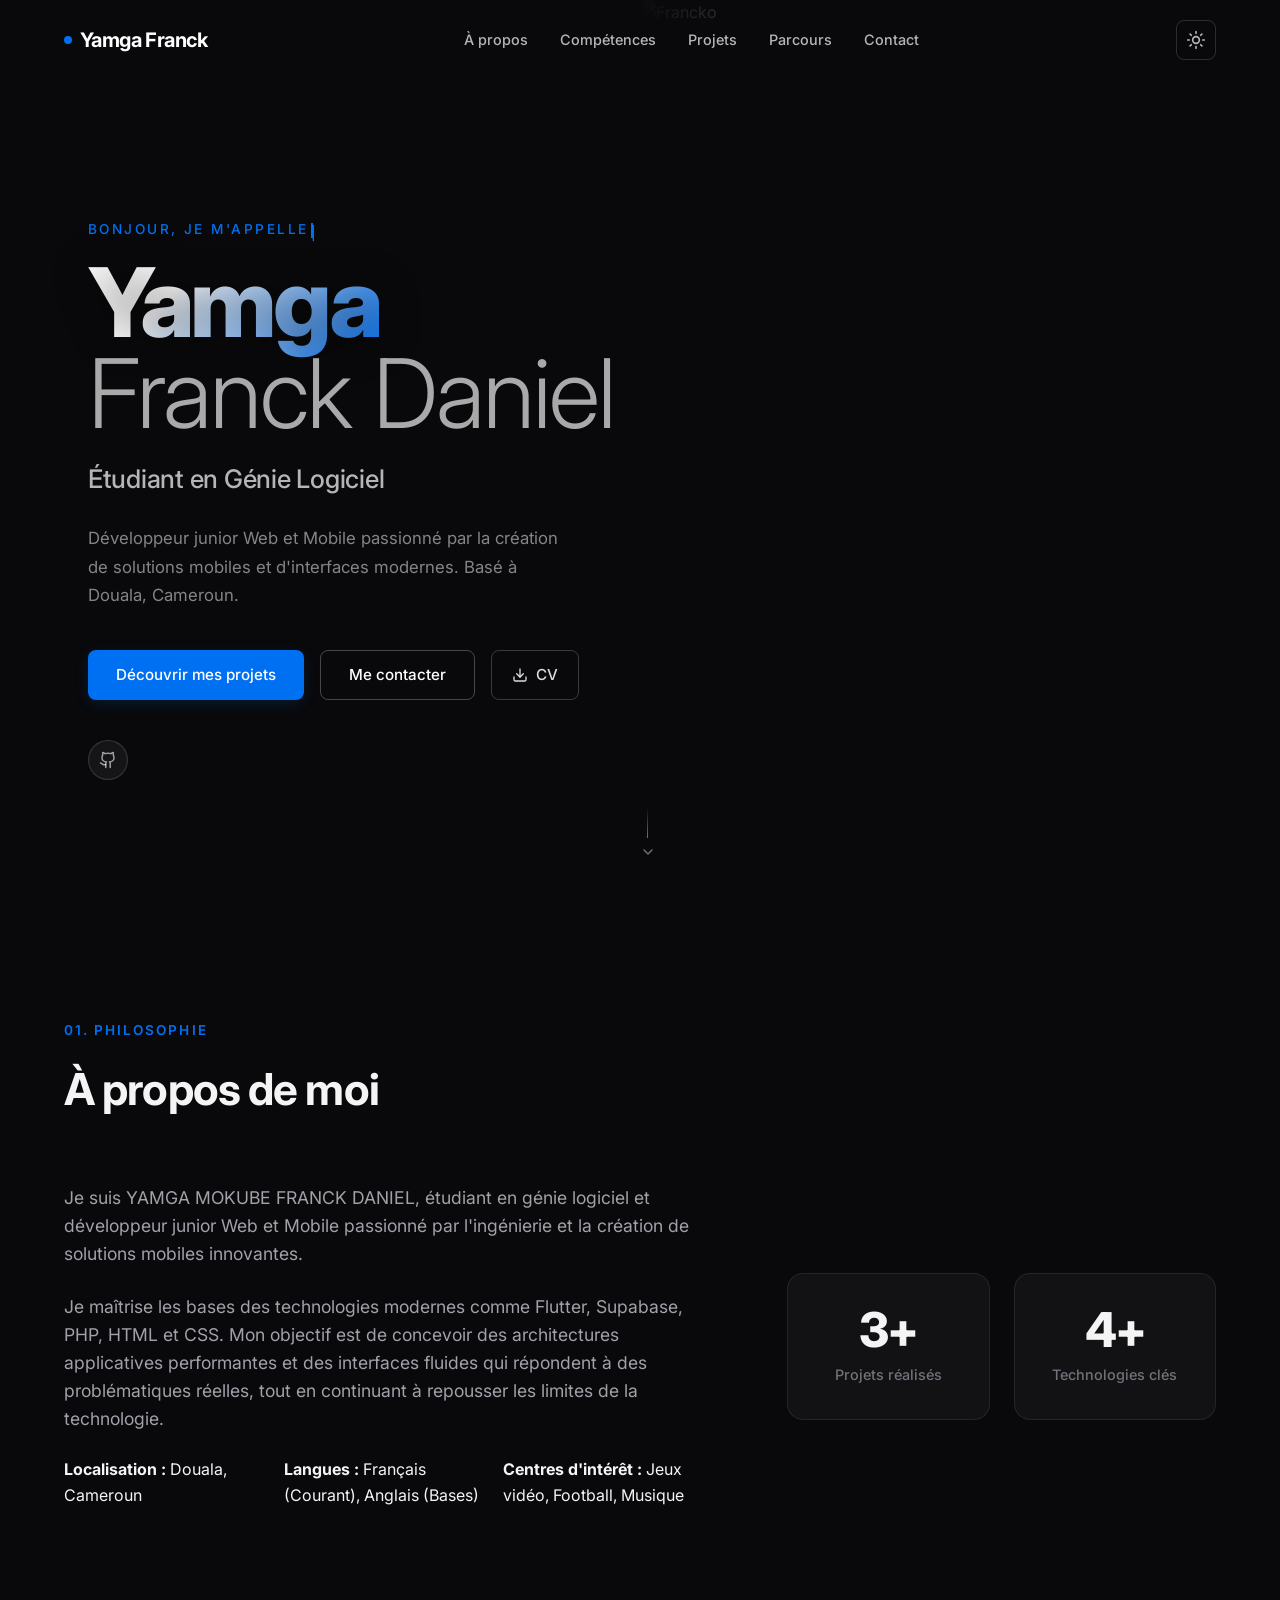
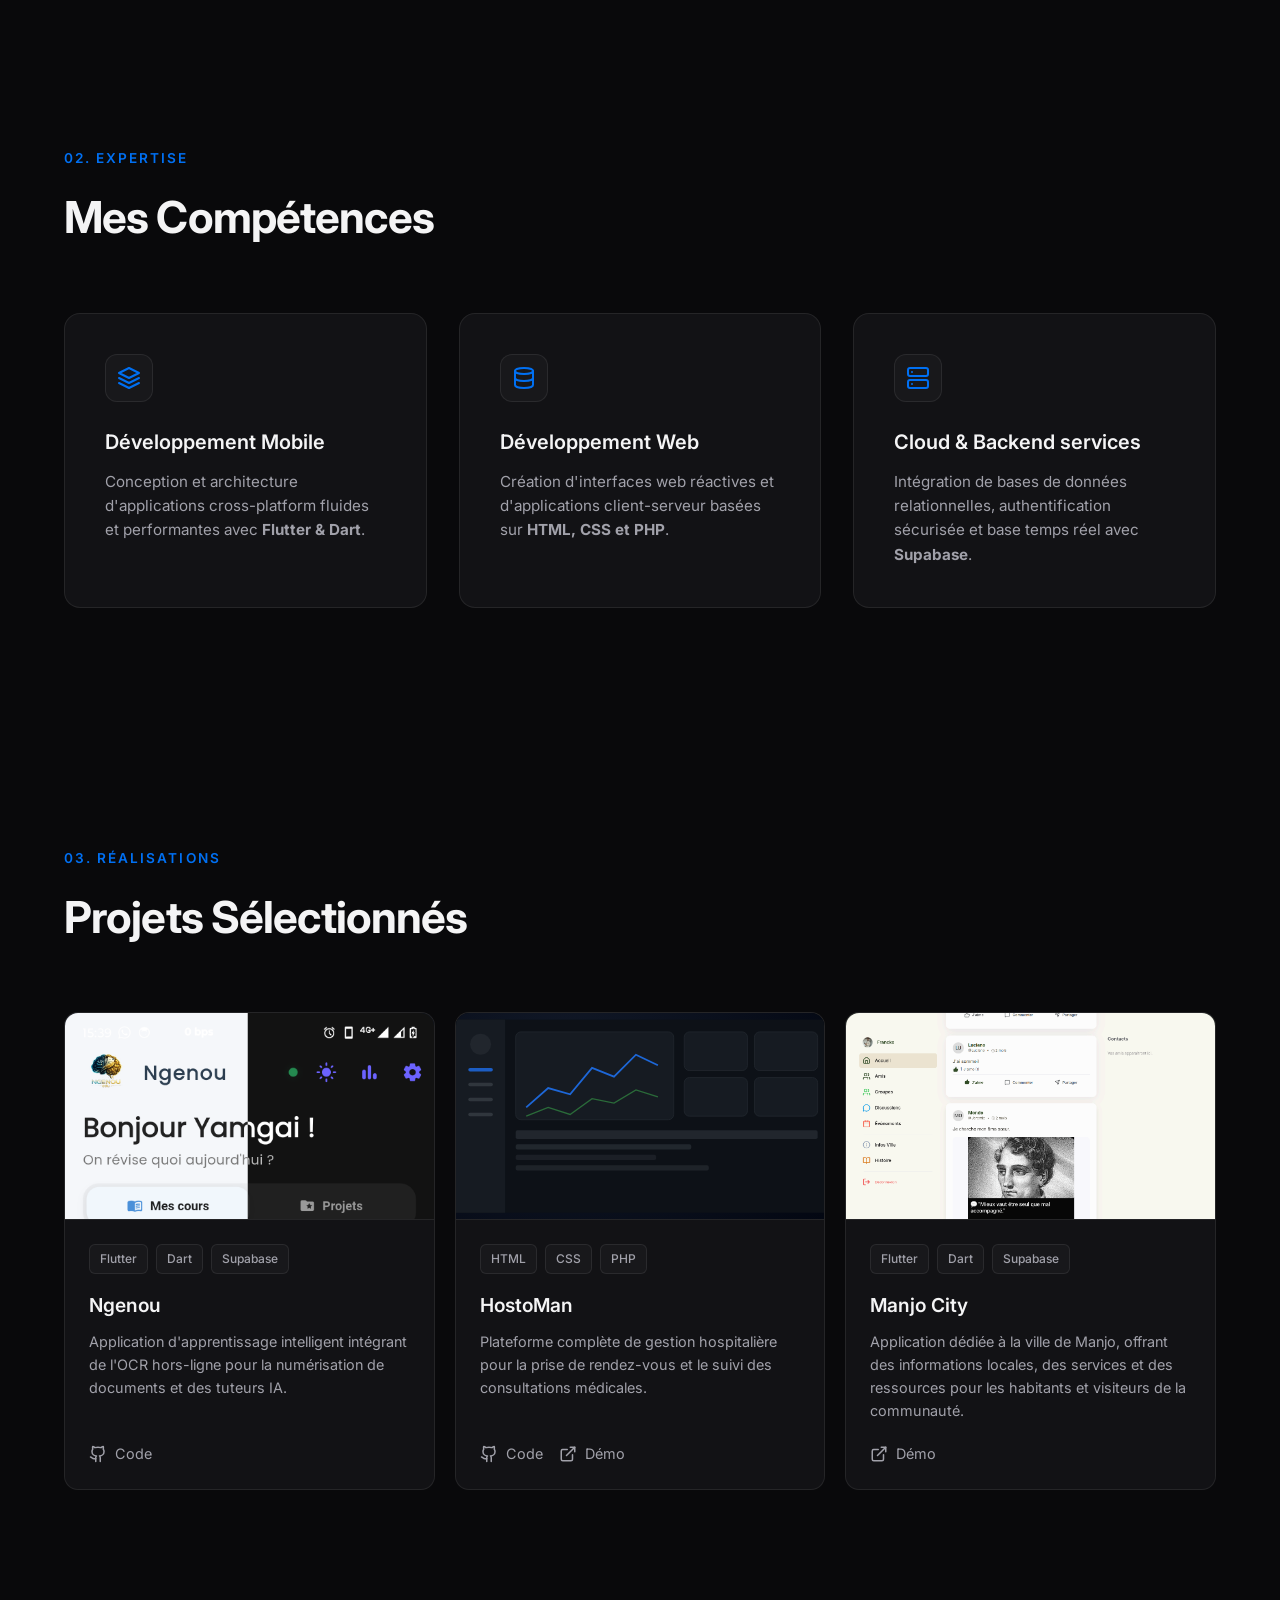
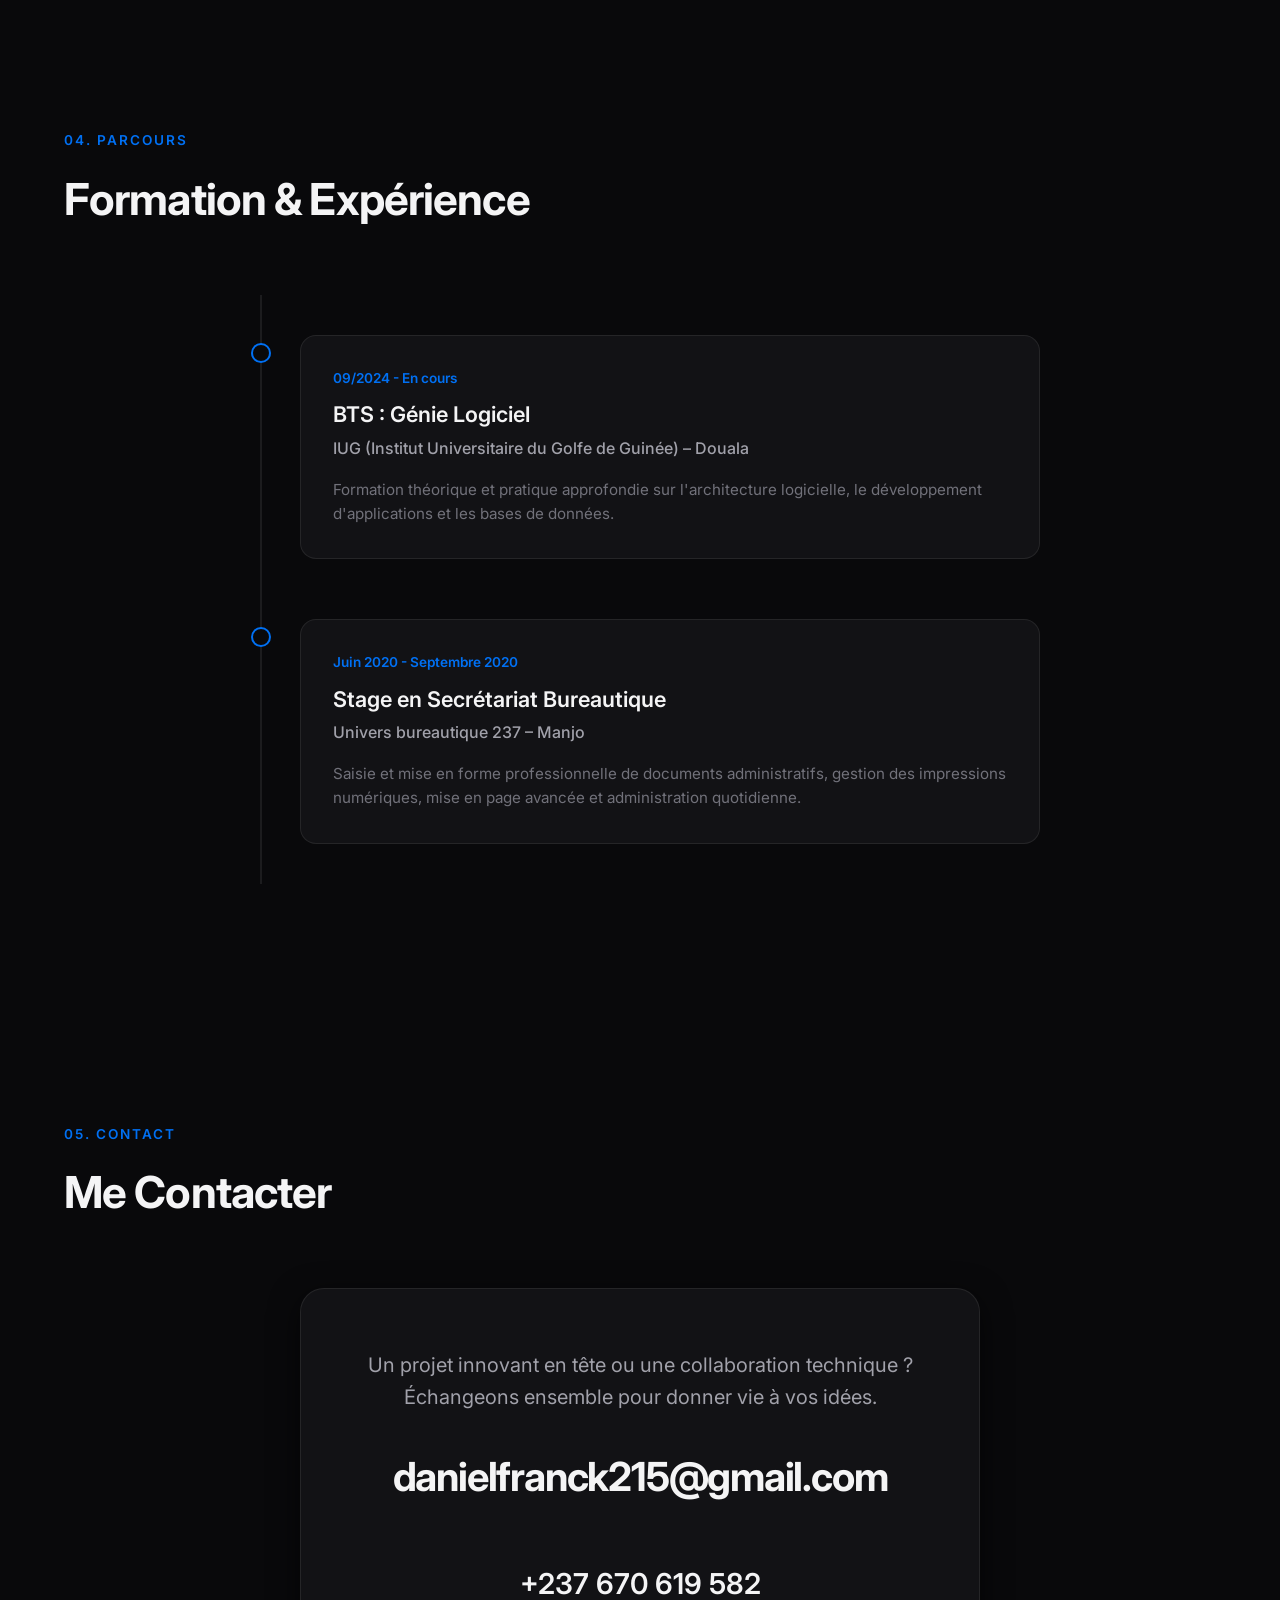
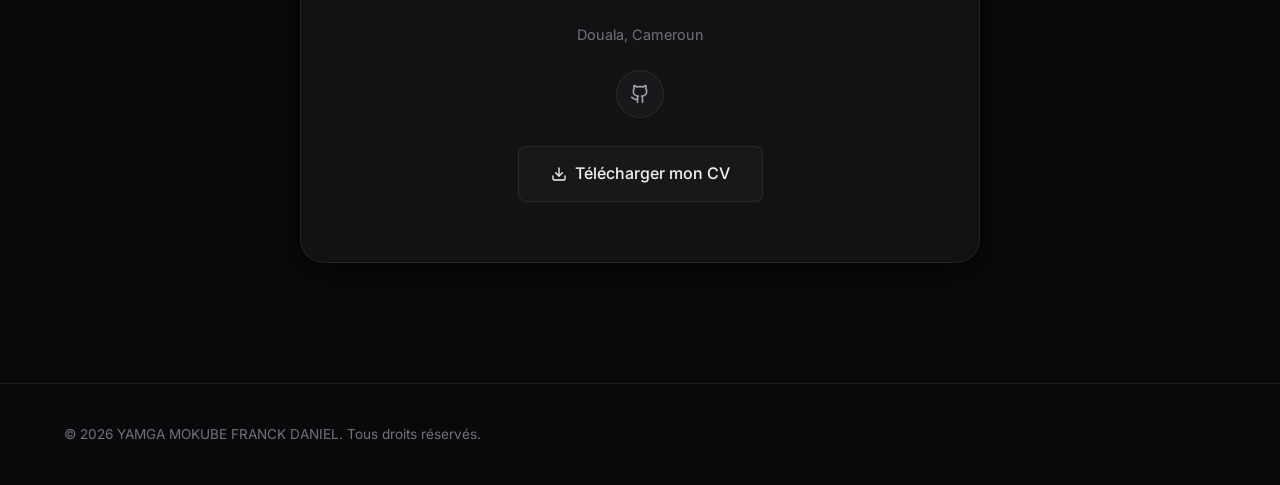
==== index.html @ 2d86e9c5 "Initial commit — Portfolio Yamga Franck Daniel" ====
<!DOCTYPE html>
<html lang="fr" data-theme="dark">

<head>
    <meta charset="UTF-8">
    <meta name="viewport" content="width=device-width, initial-scale=1.0">
    <!-- Title -->
    <title>YAMGA MOKUBE FRANCK DANIEL | Étudiant Génie Logiciel & Développeur Mobile</title>
    <meta name="description"
        content="Portfolio de YAMGA MOKUBE FRANCK DANIEL, étudiant en génie logiciel et développeur junior Web et Mobile à Douala, Cameroun.">
    <!-- Google Fonts: Inter -->
    <link rel="preconnect" href="https://fonts.googleapis.com">
    <link rel="preconnect" href="https://fonts.gstatic.com" crossorigin>
    <link href="https://fonts.googleapis.com/css2?family=Inter:wght@300;400;500;600;700;800&display=swap"
        rel="stylesheet">
    <link rel="stylesheet" href="style.css">
    <!-- Favicon -->
    <link rel="icon" type="image/png" href="assets/favicon.png">
    <link rel="apple-touch-icon" href="assets/favicon.png">
</head>

<body>
    <!-- Navbar -->
    <header class="navbar" id="navbar">
        <div class="nav-container">
            <a href="#" class="logo" id="nav-logo">
                <span class="logo-dot"></span>Yamga Franck
            </a>

            <nav class="nav-menu" id="nav-menu">
                <a href="#about" class="nav-link">À propos</a>
                <a href="#skills" class="nav-link">Compétences</a>
                <a href="#projects" class="nav-link">Projets</a>
                <a href="#experience" class="nav-link">Parcours</a>
                <a href="#contact" class="nav-link">Contact</a>
            </nav>

            <div class="nav-actions">
                <!-- Theme Toggle Button -->
                <button class="theme-toggle" id="theme-toggle" aria-label="Changer de thème">
                    <svg class="sun-icon" viewBox="0 0 24 24" fill="none" stroke="currentColor" stroke-width="2"
                        stroke-linecap="round" stroke-linejoin="round">
                        <circle cx="12" cy="12" r="4"></circle>
                        <path
                            d="M12 2v2M12 20v2M4.93 4.93l1.41 1.41M17.66 17.66l1.41 1.41M2 12h2M20 12h2M6.34 17.66l-1.41 1.41M19.07 4.93l-1.41 1.41">
                        </path>
                    </svg>
                    <svg class="moon-icon" viewBox="0 0 24 24" fill="none" stroke="currentColor" stroke-width="2"
                        stroke-linecap="round" stroke-linejoin="round">
                        <path d="M12 3a6 6 0 0 0 9 9 9 9 0 1 1-9-9Z"></path>
                    </svg>
                </button>
            </div>
        </div>
    </header>

    <!-- Hero Section -->
    <section class="hero" id="hero">
        <!-- Full background photo -->
        <div class="hero-bg">
            <img src="avatar.jpg" alt="Francko" class="hero-bg-img">
            <div class="hero-bg-overlay"></div>
        </div>

        <!-- Text content on top -->
        <div class="hero-container">
            <div class="hero-content">
                <!-- Typewriter greeting -->
                <p class="hero-eyebrow fade-in">
                    <span id="typewriter-text"></span><span class="typewriter-cursor">|</span>
                </p>
                <h1 class="hero-title fade-in">
                    <span class="hero-name-first">Yamga</span>
                    <span class="hero-name-second">Franck Daniel</span>
                </h1>
                <h2 class="hero-subtitle fade-in">Étudiant en Génie Logiciel</h2>
                <p class="hero-description fade-in">
                    Développeur junior Web et Mobile passionné par la création de solutions mobiles et d'interfaces
                    modernes. Basé à Douala, Cameroun.
                </p>
                <div class="hero-buttons fade-in">
                    <a href="#projects" class="btn btn-primary">Découvrir mes projets</a>
                    <a href="#contact" class="btn btn-secondary">Me contacter</a>
                    <a href="assets/cv.html" target="_blank" rel="noopener" class="btn btn-cv" aria-label="Télécharger mon CV">
                        <svg viewBox="0 0 24 24" fill="none" stroke="currentColor" stroke-width="2" stroke-linecap="round" stroke-linejoin="round" width="16" height="16">
                            <path d="M21 15v4a2 2 0 0 1-2 2H5a2 2 0 0 1-2-2v-4"></path>
                            <polyline points="7 10 12 15 17 10"></polyline>
                            <line x1="12" y1="15" x2="12" y2="3"></line>
                        </svg>
                        CV
                    </a>
                </div>
                <div class="hero-socials fade-in">
                    <a href="https://github.com/Francko0237" target="_blank" rel="noopener" aria-label="GitHub"
                        class="hero-social-link">
                        <svg viewBox="0 0 24 24" fill="none" stroke="currentColor" stroke-width="2"
                            stroke-linecap="round" stroke-linejoin="round">
                            <path
                                d="M15 22v-4a4.8 4.8 0 0 0-1-3.5c3 0 6-2 6-5.5.08-1.25-.27-2.48-1-3.5.28-1.15.28-2.35 0-3.5 0 0-1 0-3 1.5-2.64-.5-5.36-.5-8 0C6 2 5 2 5 2c-.3 1.15-.3 2.35 0 3.5A5.403 5.403 0 0 0 4 9c0 3.5 3 5.5 6 5.5-.39.49-.68 1.05-.85 1.65-.17.6-.22 1.23-.15 1.85v4">
                            </path>
                            <path d="M9 18c-4.51 2-5-2-7-2"></path>
                        </svg>
                    </a>
                </div>
            </div>
        </div>

        <!-- Scroll Indicator -->
        <a href="#about" class="scroll-indicator" aria-label="Défiler vers le bas">
            <span class="scroll-line"></span>
            <svg viewBox="0 0 24 24" fill="none" stroke="currentColor" stroke-width="2" stroke-linecap="round"
                stroke-linejoin="round">
                <polyline points="6 9 12 15 18 9"></polyline>
            </svg>
        </a>
    </section>

    <!-- About Section -->
    <section class="about section-padding" id="about">
        <div class="container">
            <div class="section-header">
                <span class="section-tag">01. Philosophie</span>
                <h2 class="section-title">À propos de moi</h2>
            </div>
            <div class="about-grid">
                <div class="about-text">
                    <p>
                        Je suis YAMGA MOKUBE FRANCK DANIEL, étudiant en génie logiciel et développeur junior Web et
                        Mobile passionné par l'ingénierie et la création de solutions mobiles innovantes.
                    </p>
                    <p>
                        Je maîtrise les bases des technologies modernes comme Flutter, Supabase, PHP, HTML et CSS.
                        Mon objectif est de concevoir des architectures applicatives performantes et des interfaces fluides qui répondent à des problématiques réelles, tout en continuant à repousser les limites de la technologie.
                    </p>
                    <div
                        style="margin-top: 24px; display: grid; grid-template-columns: repeat(auto-fit, minmax(200px, 1fr)); gap: 16px;">
                        <div><strong>Localisation :</strong> Douala, Cameroun</div>
                        <div><strong>Langues :</strong> Français (Courant), Anglais (Bases)</div>
                        <div><strong>Centres d'intérêt :</strong> Jeux vidéo, Football, Musique</div>
                    </div>
                </div>
                <div class="about-stats">
                    <div class="stat-card">
                        <span class="stat-number">3+</span>
                        <span class="stat-label">Projets réalisés</span>
                    </div>
                    <div class="stat-card">
                        <span class="stat-number">4+</span>
                        <span class="stat-label">Technologies clés</span>
                    </div>
                </div>
            </div>
        </div>
    </section>

    <!-- Skills Section -->
    <section class="skills section-padding" id="skills">
        <div class="container">
            <div class="section-header">
                <span class="section-tag">02. Expertise</span>
                <h2 class="section-title">Mes Compétences</h2>
            </div>
            <div class="skills-grid">
                <!-- Skill Card 1 -->
                <div class="skill-card">
                    <div class="skill-icon">
                        <svg viewBox="0 0 24 24" fill="none" stroke="currentColor" stroke-width="2"
                            stroke-linecap="round" stroke-linejoin="round">
                            <polygon points="12 2 2 7 12 12 22 7 12 2"></polygon>
                            <polyline points="2 17 12 22 22 17"></polyline>
                            <polyline points="2 12 12 17 22 12"></polyline>
                        </svg>
                    </div>
                    <h3>Développement Mobile</h3>
                    <p>Conception et architecture d'applications cross-platform fluides et performantes avec
                        <strong>Flutter & Dart</strong>.</p>
                </div>

                <!-- Skill Card 2 -->
                <div class="skill-card">
                    <div class="skill-icon">
                        <svg viewBox="0 0 24 24" fill="none" stroke="currentColor" stroke-width="2"
                            stroke-linecap="round" stroke-linejoin="round">
                            <ellipse cx="12" cy="5" rx="9" ry="3"></ellipse>
                            <path d="M3 5v14c0 1.66 4 3 9 3s9-1.34 9-3V5"></path>
                            <path d="M3 12c0 1.66 4 3 9 3s9-1.34 9-3"></path>
                        </svg>
                    </div>
                    <h3>Développement Web</h3>
                    <p>Création d'interfaces web réactives et d'applications client-serveur basées sur <strong>HTML, CSS
                            et PHP</strong>.</p>
                </div>

                <!-- Skill Card 3 -->
                <div class="skill-card">
                    <div class="skill-icon">
                        <svg viewBox="0 0 24 24" fill="none" stroke="currentColor" stroke-width="2"
                            stroke-linecap="round" stroke-linejoin="round">
                            <rect x="2" y="2" width="20" height="8" rx="2" ry="2"></rect>
                            <rect x="2" y="14" width="20" height="8" rx="2" ry="2"></rect>
                            <line x1="6" y1="6" x2="6.01" y2="6"></line>
                            <line x1="6" y1="18" x2="6.01" y2="18"></line>
                        </svg>
                    </div>
                    <h3>Cloud & Backend services</h3>
                    <p>Intégration de bases de données relationnelles, authentification sécurisée et base temps réel
                        avec <strong>Supabase</strong>.</p>
                </div>
            </div>
        </div>
    </section>

    <!-- Projects Section -->
    <section class="projects section-padding" id="projects">
        <div class="container">
            <div class="section-header">
                <span class="section-tag">03. Réalisations</span>
                <h2 class="section-title">Projets Sélectionnés</h2>
            </div>
            <div class="projects-grid">
                <div class="project-card">
                    <div class="project-image-container">
                        <div class="project-placeholder p1" data-images='["assets/ngenou-1.png","assets/ngenou-2.png"]'>
                            <img src="assets/ngenou-1.png" alt="Ngenou aperçu" class="proj-img" />
                            <img src="assets/ngenou-2.png" alt="Ngenou vue 2" class="proj-img-secondary" />
                            <button class="img-zoom-btn" aria-label="Voir en grand">
                                <svg viewBox="0 0 24 24" fill="none" stroke="currentColor" stroke-width="2" stroke-linecap="round" stroke-linejoin="round"><path d="M15 3h6v6M9 21H3v-6M21 3l-7 7M3 21l7-7"/></svg>
                            </button>
                        </div>
                    </div>
                    <div class="project-info">
                        <div class="project-meta">
                            <span class="project-tech">Flutter</span>
                            <span class="project-tech">Dart</span>
                            <span class="project-tech">Supabase</span>
                        </div>
                        <h3>Ngenou</h3>
                        <p>Application d'apprentissage intelligent intégrant de l'OCR hors-ligne pour la numérisation de
                            documents et des tuteurs IA.</p>
                        <div class="project-links">
                            <a href="https://github.com/Francko0237/Ngenou.git" target="_blank" rel="noopener"
                                class="project-link" aria-label="GitHub">
                                <svg viewBox="0 0 24 24" fill="none" stroke="currentColor" stroke-width="2"
                                    stroke-linecap="round" stroke-linejoin="round">
                                    <path d="M15 22v-4a4.8 4.8 0 0 0-1-3.5c3 0 6-2 6-5.5.08-1.25-.27-2.48-1-3.5.28-1.15.28-2.35 0-3.5 0 0-1 0-3 1.5-2.64-.5-5.36-.5-8 0C6 2 5 2 5 2c-.3 1.15-.3 2.35 0 3.5A5.403 5.403 0 0 0 4 9c0 3.5 3 5.5 6 5.5-.39.49-.68 1.05-.85 1.65-.17.6-.22 1.23-.15 1.85v4"></path>
                                    <path d="M9 18c-4.51 2-5-2-7-2"></path>
                                </svg>
                                <span>Code</span>
                            </a>
                        </div>
                    </div>
                </div>

                <!-- Project 2 -->
                <div class="project-card">
                    <div class="project-image-container">
                        <div class="project-placeholder p2">
                            <svg class="proj-svg" viewBox="0 0 420 220" fill="none" xmlns="http://www.w3.org/2000/svg">
                                <rect width="420" height="220" fill="#0d1117" />
                                <!-- Sidebar -->
                                <rect x="0" y="0" width="56" height="220" fill="#161b22" />
                                <circle cx="28" cy="28" r="12" fill="#21262d" />
                                <rect x="14" y="55" width="28" height="4" rx="2" fill="#1f6feb" opacity="0.8" />
                                <rect x="14" y="72" width="28" height="4" rx="2" fill="#30363d" />
                                <rect x="14" y="89" width="28" height="4" rx="2" fill="#30363d" />
                                <rect x="14" y="106" width="28" height="4" rx="2" fill="#30363d" />
                                <!-- Main area -->
                                <rect x="68" y="14" width="180" height="100" rx="6" fill="#161b22" stroke="#21262d"
                                    stroke-width="1" />
                                <!-- Chart lines -->
                                <polyline points="80,100 105,78 130,85 155,55 180,65 205,40 230,52" stroke="#1f6feb"
                                    stroke-width="2" fill="none" opacity="0.9" />
                                <polyline points="80,110 105,100 130,108 155,90 180,95 205,80 230,88" stroke="#3fb950"
                                    stroke-width="1.5" fill="none" opacity="0.5" />
                                <!-- Stat cards -->
                                <rect x="260" y="14" width="72" height="44" rx="6" fill="#161b22" stroke="#21262d"
                                    stroke-width="1" />
                                <rect x="340" y="14" width="72" height="44" rx="6" fill="#161b22" stroke="#21262d"
                                    stroke-width="1" />
                                <rect x="260" y="66" width="72" height="44" rx="6" fill="#161b22" stroke="#21262d"
                                    stroke-width="1" />
                                <rect x="340" y="66" width="72" height="44" rx="6" fill="#161b22" stroke="#21262d"
                                    stroke-width="1" />
                                <!-- Table rows -->
                                <rect x="68" y="126" width="344" height="10" rx="2" fill="#21262d" />
                                <rect x="68" y="142" width="200" height="6" rx="2" fill="#30363d" opacity="0.6" />
                                <rect x="68" y="154" width="160" height="6" rx="2" fill="#30363d" opacity="0.4" />
                                <rect x="68" y="166" width="220" height="6" rx="2" fill="#30363d" opacity="0.5" />
                            </svg>
                        </div>
                    </div>
                    <div class="project-info">
                        <div class="project-meta">
                            <span class="project-tech">HTML</span>
                            <span class="project-tech">CSS</span>
                            <span class="project-tech">PHP</span>
                        </div>
                        <h3>HostoMan</h3>
                        <p>Plateforme complète de gestion hospitalière pour la prise de rendez-vous et le suivi des
                            consultations médicales.</p>
                        <div class="project-links">
                            <a href="https://github.com/Francko0237" target="_blank" rel="noopener" class="project-link"
                                aria-label="GitHub">
                                <svg viewBox="0 0 24 24" fill="none" stroke="currentColor" stroke-width="2"
                                    stroke-linecap="round" stroke-linejoin="round">
                                    <path d="M15 22v-4a4.8 4.8 0 0 0-1-3.5c3 0 6-2 6-5.5.08-1.25-.27-2.48-1-3.5.28-1.15.28-2.35 0-3.5 0 0-1 0-3 1.5-2.64-.5-5.36-.5-8 0C6 2 5 2 5 2c-.3 1.15-.3 2.35 0 3.5A5.403 5.403 0 0 0 4 9c0 3.5 3 5.5 6 5.5-.39.49-.68 1.05-.85 1.65-.17.6-.22 1.23-.15 1.85v4"></path>
                                    <path d="M9 18c-4.51 2-5-2-7-2"></path>
                                </svg>
                                <span>Code</span>
                            </a>
                            <a href="https://hostoman.netlify.app" target="_blank" rel="noopener" class="project-link"
                                aria-label="Démo live">
                                <svg viewBox="0 0 24 24" fill="none" stroke="currentColor" stroke-width="2"
                                    stroke-linecap="round" stroke-linejoin="round">
                                    <path d="M18 13v6a2 2 0 0 1-2 2H5a2 2 0 0 1-2-2V8a2 2 0 0 1 2-2h6"></path>
                                    <polyline points="15 3 21 3 21 9"></polyline>
                                    <line x1="10" y1="14" x2="21" y2="3"></line>
                                </svg>
                                <span>Démo</span>
                            </a>
                        </div>
                    </div>
                </div>

                <!-- Project 4 — Manjo City -->
                <div class="project-card">
                    <div class="project-image-container">
                        <div class="project-placeholder p4" data-images='["assets/manjo-city-1.png","assets/manjo-city-2.png"]'>
                            <img src="assets/manjo-city-1.png" alt="Manjo City aperçu" class="proj-img" />
                            <img src="assets/manjo-city-2.png" alt="Manjo City vue 2" class="proj-img-secondary" />
                            <button class="img-zoom-btn" aria-label="Voir en grand">
                                <svg viewBox="0 0 24 24" fill="none" stroke="currentColor" stroke-width="2" stroke-linecap="round" stroke-linejoin="round"><path d="M15 3h6v6M9 21H3v-6M21 3l-7 7M3 21l7-7"/></svg>
                            </button>
                        </div>
                    </div>
                    <div class="project-info">
                        <div class="project-meta">
                            <span class="project-tech">Flutter</span>
                            <span class="project-tech">Dart</span>
                            <span class="project-tech">Supabase</span>
                        </div>
                        <h3>Manjo City</h3>
                        <p>Application dédiée à la ville de Manjo, offrant des informations locales, des services et des ressources pour les habitants et visiteurs de la communauté.</p>
                        <div class="project-links">
                            <a href="https://manjo-city.netlify.app/" target="_blank" rel="noopener" class="project-link" aria-label="Démo live">
                                <svg viewBox="0 0 24 24" fill="none" stroke="currentColor" stroke-width="2"
                                    stroke-linecap="round" stroke-linejoin="round">
                                    <path d="M18 13v6a2 2 0 0 1-2 2H5a2 2 0 0 1-2-2V8a2 2 0 0 1 2-2h6"></path>
                                    <polyline points="15 3 21 3 21 9"></polyline>
                                    <line x1="10" y1="14" x2="21" y2="3"></line>
                                </svg>
                                <span>Démo</span>
                            </a>
                        </div>
                    </div>
                </div>

            </div>
        </div>
    </section>

    <!-- Lightbox -->
    <div class="lightbox" id="lightbox" role="dialog" aria-modal="true" aria-label="Visionneuse d'images">
        <button class="lightbox-close" id="lightbox-close" aria-label="Fermer">
            <svg viewBox="0 0 24 24" fill="none" stroke="currentColor" stroke-width="2" stroke-linecap="round" stroke-linejoin="round"><line x1="18" y1="6" x2="6" y2="18"/><line x1="6" y1="6" x2="18" y2="18"/></svg>
        </button>
        <button class="lightbox-nav lightbox-prev" id="lightbox-prev" aria-label="Image précédente">
            <svg viewBox="0 0 24 24" fill="none" stroke="currentColor" stroke-width="2.5" stroke-linecap="round" stroke-linejoin="round"><polyline points="15 18 9 12 15 6"/></svg>
        </button>
        <div class="lightbox-content">
            <img src="" alt="" class="lightbox-img" id="lightbox-img" />
            <div class="lightbox-dots" id="lightbox-dots"></div>
        </div>
        <button class="lightbox-nav lightbox-next" id="lightbox-next" aria-label="Image suivante">
            <svg viewBox="0 0 24 24" fill="none" stroke="currentColor" stroke-width="2.5" stroke-linecap="round" stroke-linejoin="round"><polyline points="9 18 15 12 9 6"/></svg>
        </button>
    </div>

    <!-- Experience Section (Timeline) -->
    <section class="experience section-padding" id="experience">
        <div class="container">
            <div class="section-header">
                <span class="section-tag">04. Parcours</span>
                <h2 class="section-title">Formation & Expérience</h2>
            </div>

            <div class="timeline">
                <div class="timeline-line"></div>

                <!-- Formation -->
                <div class="timeline-item">
                    <div class="timeline-marker"></div>
                    <div class="timeline-content">
                        <span class="timeline-date">09/2024 - En cours</span>
                        <h3>BTS : Génie Logiciel</h3>
                        <h4 class="timeline-company">IUG (Institut Universitaire du Golfe de Guinée) – Douala</h4>
                        <p>Formation théorique et pratique approfondie sur l'architecture logicielle, le développement
                            d'applications et les bases de données.</p>
                    </div>
                </div>

                <!-- Stage 1 -->
                <div class="timeline-item">
                    <div class="timeline-marker"></div>
                    <div class="timeline-content">
                        <span class="timeline-date">Juin 2020 - Septembre 2020</span>
                        <h3>Stage en Secrétariat Bureautique</h3>
                        <h4 class="timeline-company">Univers bureautique 237 – Manjo</h4>
                        <p>Saisie et mise en forme professionnelle de documents administratifs, gestion des impressions
                            numériques, mise en page avancée et administration quotidienne.</p>
                    </div>
                </div>
            </div>
        </div>
    </section>

    <!-- Contact Section -->
    <section class="contact section-padding" id="contact">
        <div class="container">
            <div class="section-header">
                <span class="section-tag">05. Contact</span>
                <h2 class="section-title">Me Contacter</h2>
            </div>
            <div class="contact-wrapper">
                <div class="contact-card">
                    <p class="contact-lead">Un projet innovant en tête ou une collaboration technique ? Échangeons ensemble pour donner vie à vos idées.</p>

                    <div style="margin: 24px 0; display: flex; flex-direction: column; gap: 12px; align-items: center;">
                        <a href="mailto:danielfranck215@gmail.com" class="contact-email">danielfranck215@gmail.com</a>
                        <a href="tel:+237670619582"
                            style="font-size: clamp(1.2rem, 3vw, 1.8rem); font-weight: 600; color: var(--text-primary); text-decoration: none; transition: var(--transition-smooth);"
                            onmouseover="this.style.color='var(--accent-color)'"
                            onmouseout="this.style.color='var(--text-primary)'">+237 670 619 582</a>
                        <div style="color: var(--text-muted); font-size: 0.9rem; margin-top: 4px;">Douala, Cameroun
                        </div>
                    </div>

                    <div class="social-links">
                        <a href="https://github.com/Francko0237" target="_blank" rel="noopener noreferrer"
                            class="social-link" aria-label="GitHub">
                            <svg viewBox="0 0 24 24" fill="none" stroke="currentColor" stroke-width="2"
                                stroke-linecap="round" stroke-linejoin="round">
                                <path
                                    d="M15 22v-4a4.8 4.8 0 0 0-1-3.5c3 0 6-2 6-5.5.08-1.25-.27-2.48-1-3.5.28-1.15.28-2.35 0-3.5 0 0-1 0-3 1.5-2.64-.5-5.36-.5-8 0C6 2 5 2 5 2c-.3 1.15-.3 2.35 0 3.5A5.403 5.403 0 0 0 4 9c0 3.5 3 5.5 6 5.5-.39.49-.68 1.05-.85 1.65-.17.6-.22 1.23-.15 1.85v4">
                                </path>
                                <path d="M9 18c-4.51 2-5-2-7-2"></path>
                            </svg>
                        </a>
                    </div>
                    <a href="assets/cv.html" target="_blank" rel="noopener" class="btn btn-cv btn-cv-contact" aria-label="Télécharger mon CV">
                        <svg viewBox="0 0 24 24" fill="none" stroke="currentColor" stroke-width="2" stroke-linecap="round" stroke-linejoin="round" width="16" height="16">
                            <path d="M21 15v4a2 2 0 0 1-2 2H5a2 2 0 0 1-2-2v-4"></path>
                            <polyline points="7 10 12 15 17 10"></polyline>
                            <line x1="12" y1="15" x2="12" y2="3"></line>
                        </svg>
                        Télécharger mon CV
                    </a>
                </div>
            </div>
        </div>
    </section>

    <!-- Footer -->
    <footer class="footer">
        <div class="container footer-container">
            <p>&copy; 2026 YAMGA MOKUBE FRANCK DANIEL. Tous droits réservés.</p>
        </div>
    </footer>

    <!-- Back to Top -->
    <button class="back-to-top" id="back-to-top" aria-label="Retour en haut">
        <svg viewBox="0 0 24 24" fill="none" stroke="currentColor" stroke-width="2" stroke-linecap="round"
            stroke-linejoin="round">
            <polyline points="18 15 12 9 6 15"></polyline>
        </svg>
    </button>

    <!-- Mobile Bottom Navigation -->
    <nav class="bottom-nav" id="bottom-nav" aria-label="Navigation mobile">
        <a href="#hero" class="bottom-nav-item" id="bn-home">
            <svg viewBox="0 0 24 24" fill="none" stroke="currentColor" stroke-width="2" stroke-linecap="round"
                stroke-linejoin="round">
                <path d="m3 9 9-7 9 7v11a2 2 0 0 1-2 2H5a2 2 0 0 1-2-2z"></path>
                <polyline points="9 22 9 12 15 12 15 22"></polyline>
            </svg>
            <span>Accueil</span>
        </a>
        <a href="#about" class="bottom-nav-item" id="bn-about">
            <svg viewBox="0 0 24 24" fill="none" stroke="currentColor" stroke-width="2" stroke-linecap="round"
                stroke-linejoin="round">
                <circle cx="12" cy="8" r="4"></circle>
                <path d="M20 21a8 8 0 1 0-16 0"></path>
            </svg>
            <span>À propos</span>
        </a>
        <a href="#projects" class="bottom-nav-item" id="bn-projects">
            <svg viewBox="0 0 24 24" fill="none" stroke="currentColor" stroke-width="2" stroke-linecap="round"
                stroke-linejoin="round">
                <rect x="2" y="3" width="20" height="14" rx="2"></rect>
                <path d="M8 21h8M12 17v4"></path>
            </svg>
            <span>Projets</span>
        </a>
        <a href="#experience" class="bottom-nav-item" id="bn-experience">
            <svg viewBox="0 0 24 24" fill="none" stroke="currentColor" stroke-width="2" stroke-linecap="round"
                stroke-linejoin="round">
                <path d="M12 20h9"></path>
                <path d="M16.5 3.5a2.12 2.12 0 0 1 3 3L7 19l-4 1 1-4Z"></path>
            </svg>
            <span>Parcours</span>
        </a>
        <a href="#contact" class="bottom-nav-item" id="bn-contact">
            <svg viewBox="0 0 24 24" fill="none" stroke="currentColor" stroke-width="2" stroke-linecap="round"
                stroke-linejoin="round">
                <path
                    d="M22 16.92v3a2 2 0 0 1-2.18 2 19.79 19.79 0 0 1-8.63-3.07A19.5 19.5 0 0 1 4.69 13.5a19.79 19.79 0 0 1-3.07-8.67A2 2 0 0 1 3.56 2.87h3a2 2 0 0 1 2 1.72 12.84 12.84 0 0 0 .7 2.81 2 2 0 0 1-.45 2.11L8.09 9.91a16 16 0 0 0 6 6l1.27-1.27a2 2 0 0 1 2.11-.45 12.84 12.84 0 0 0 2.81.7A2 2 0 0 1 22 16.92z">
                </path>
            </svg>
            <span>Contact</span>
        </a>
    </nav>

    <script src="script.js"></script>
</body>

</html>
---- style.css ----
/* ==========================================================================
   DESIGN SYSTEM & CUSTOM PROPERTIES
   ========================================================================== */

:root {
    /* Fonts */
    --font-sans: 'Inter', -apple-system, BlinkMacSystemFont, "Segoe UI", Roboto, Helvetica, Arial, sans-serif;
    
    /* Layout */
    --max-width: 1200px;
    --header-height: 80px;
    --transition-smooth: all 0.3s cubic-bezier(0.16, 1, 0.3, 1);
    --transition-fast: all 0.15s ease;

    /* Theme Dark (Default) */
    --bg-primary: #09090b;
    --bg-secondary: #121215;
    --bg-card: #18181b;
    --text-primary: #f4f4f5;
    --text-secondary: #a1a1aa;
    --text-muted: #71717a;
    --accent-color: #0070f3;
    --accent-hover: #0051b3;
    --accent-glow: rgba(0, 112, 243, 0.15);
    --border-color: rgba(255, 255, 255, 0.08);
    --border-hover: rgba(255, 255, 255, 0.15);
    --shadow-sm: 0 2px 8px rgba(0, 0, 0, 0.5);
    --shadow-md: 0 8px 30px rgba(0, 0, 0, 0.6);
    --avatar-border-color: rgba(0, 0, 0, 0.8);
    --avatar-shadow: 0 20px 40px rgba(0, 0, 0, 0.8);
    --hero-overlay: linear-gradient(to top, #09090b 5%, transparent 60%);
}

/* Light Theme overrides */
[data-theme="light"] {
    --bg-primary: #fafafa;
    --bg-secondary: #f4f4f5;
    --bg-card: #ffffff;
    --text-primary: #09090b;
    --text-secondary: #4b5563;
    --text-muted: #9ca3af;
    --accent-color: #0070f3;
    --accent-hover: #0051b3;
    --accent-glow: rgba(0, 112, 243, 0.08);
    --border-color: rgba(0, 0, 0, 0.08);
    --border-hover: rgba(0, 0, 0, 0.15);
    --shadow-sm: 0 2px 8px rgba(0, 0, 0, 0.05);
    --shadow-md: 0 8px 30px rgba(0, 0, 0, 0.08);
    --avatar-border-color: rgba(0, 0, 0, 0.15);
    --avatar-shadow: 0 20px 40px rgba(0, 0, 0, 0.15);
    --hero-overlay: linear-gradient(to top, #fafafa 5%, transparent 60%);
}

/* ==========================================================================
   RESET & BASE STYLES
   ========================================================================== */

* {
    margin: 0;
    padding: 0;
    box-sizing: border-box;
    scroll-behavior: smooth;
}

body {
    font-family: var(--font-sans);
    background-color: var(--bg-primary);
    color: var(--text-primary);
    line-height: 1.6;
    overflow-x: hidden;
    -webkit-font-smoothing: antialiased;
    -moz-osx-font-smoothing: grayscale;
    transition: background-color 0.4s ease, color 0.4s ease;
}

a {
    color: inherit;
    text-decoration: none;
    transition: var(--transition-fast);
}

button {
    font-family: inherit;
    cursor: pointer;
    border: none;
    background: none;
    outline: none;
}

img {
    max-width: 100%;
    height: auto;
    display: block;
}

/* ==========================================================================
   REUSABLE UTILITIES
   ========================================================================== */

.container {
    width: 100%;
    max-width: var(--max-width);
    margin: 0 auto;
    padding: 0 24px;
}

.section-padding {
    padding: 120px 0;
}

@media (max-width: 768px) {
    .section-padding {
        padding: 80px 0;
    }
}

.section-header {
    margin-bottom: 60px;
}

.section-tag {
    font-size: 0.85rem;
    text-transform: uppercase;
    letter-spacing: 0.15em;
    color: var(--accent-color);
    font-weight: 600;
    display: block;
    margin-bottom: 12px;
}

.section-title {
    font-size: clamp(2rem, 4vw, 2.75rem);
    font-weight: 700;
    letter-spacing: -0.02em;
    color: var(--text-primary);
}

/* ==========================================================================
   BUTTONS
   ========================================================================== */

.btn {
    display: inline-flex;
    align-items: center;
    justify-content: center;
    padding: 12px 28px;
    border-radius: 8px;
    font-size: 0.95rem;
    font-weight: 500;
    transition: var(--transition-smooth);
}

.btn-primary {
    background-color: var(--accent-color);
    color: #ffffff;
    box-shadow: 0 4px 14px var(--accent-glow);
}

.btn-primary:hover {
    background-color: var(--accent-hover);
    transform: translateY(-2px);
}

.btn-secondary {
    background-color: transparent;
    color: var(--text-primary);
    border: 1px solid var(--border-color);
}

.btn-secondary:hover {
    border-color: var(--text-primary);
    background-color: rgba(255, 255, 255, 0.02);
    transform: translateY(-2px);
}

[data-theme="light"] .btn-secondary:hover {
    background-color: rgba(0, 0, 0, 0.02);
}

/* Bouton CV */
.btn-cv {
    display: inline-flex;
    align-items: center;
    gap: 8px;
    padding: 12px 20px;
    border-radius: 8px;
    font-size: 0.95rem;
    font-weight: 500;
    background-color: transparent;
    color: rgba(255, 255, 255, 0.85);
    border: 1px solid rgba(255, 255, 255, 0.2);
    transition: var(--transition-smooth);
    text-decoration: none;
}

.btn-cv:hover {
    background-color: rgba(255, 255, 255, 0.08);
    border-color: rgba(255, 255, 255, 0.45);
    color: #ffffff;
    transform: translateY(-2px);
}

[data-theme="light"] .btn-cv {
    color: var(--text-secondary);
    border-color: var(--border-color);
}

[data-theme="light"] .btn-cv:hover {
    background-color: rgba(0, 0, 0, 0.02);
    border-color: var(--border-hover);
    color: var(--text-primary);
}

.btn-cv svg {
    flex-shrink: 0;
    animation: bounceDown 1.8s ease-in-out infinite;
}

@keyframes bounceDown {
    0%, 100% { transform: translateY(0); }
    50%       { transform: translateY(3px); }
}

/* Variante dans la section contact (fond clair possible) */
.btn-cv-contact {
    margin-top: 28px;
    padding: 14px 32px;
    font-size: 1rem;
    color: var(--text-primary);
    border-color: var(--border-color);
    background-color: var(--bg-card);
}

.btn-cv-contact:hover {
    border-color: var(--accent-color);
    color: var(--accent-color);
    background-color: var(--accent-glow);
    transform: translateY(-2px);
}

/* Ensure hero secondary button stays white in dark theme */
.hero .btn-secondary {
    color: #ffffff !important;
    border-color: rgba(255, 255, 255, 0.25) !important;
}

.hero .btn-secondary:hover {
    border-color: #ffffff !important;
    background-color: rgba(255, 255, 255, 0.05) !important;
}

[data-theme="light"] .hero .btn-secondary {
    color: var(--text-primary) !important;
    border-color: var(--border-color) !important;
}

[data-theme="light"] .hero .btn-secondary:hover {
    color: var(--text-primary) !important;
    border-color: var(--border-hover) !important;
    background-color: rgba(0, 0, 0, 0.02) !important;
}

/* ==========================================================================
   NAVBAR
   ========================================================================== */

.navbar {
    position: fixed;
    top: 0;
    left: 0;
    width: 100%;
    height: var(--header-height);
    z-index: 1000;
    transition: var(--transition-smooth);
    border-bottom: 1px solid transparent;
}

.navbar.scrolled {
    height: 70px;
    background-color: rgba(9, 9, 11, 0.8);
    backdrop-filter: blur(12px);
    -webkit-backdrop-filter: blur(12px);
    border-bottom: 1px solid var(--border-color);
}

[data-theme="light"] .navbar.scrolled {
    background-color: rgba(250, 250, 250, 0.8);
}

.nav-container {
    display: flex;
    align-items: center;
    justify-content: space-between;
    height: 100%;
    max-width: var(--max-width);
    margin: 0 auto;
    padding: 0 24px;
}

.logo {
    display: flex;
    align-items: center;
    font-size: 1.25rem;
    font-weight: 700;
    letter-spacing: -0.03em;
    color: var(--text-primary);
}

.logo-dot {
    width: 8px;
    height: 8px;
    background-color: var(--accent-color);
    border-radius: 50%;
    margin-right: 8px;
}

.nav-menu {
    display: flex;
    align-items: center;
    gap: 32px;
}

.nav-link {
    font-size: 0.9rem;
    color: var(--text-secondary);
    font-weight: 500;
}

.nav-link:hover {
    color: var(--text-primary);
}

.nav-actions {
    display: flex;
    align-items: center;
    gap: 16px;
}

/* Theme Toggle Button */
.theme-toggle {
    width: 40px;
    height: 40px;
    border-radius: 8px;
    display: flex;
    align-items: center;
    justify-content: center;
    color: var(--text-secondary);
    border: 1px solid var(--border-color);
    transition: var(--transition-fast);
}

.theme-toggle:hover {
    color: var(--text-primary);
    border-color: var(--border-hover);
    background-color: rgba(255, 255, 255, 0.03);
}

[data-theme="light"] .theme-toggle:hover {
    background-color: rgba(0, 0, 0, 0.03);
}

.theme-toggle svg {
    width: 20px;
    height: 20px;
}

[data-theme="dark"] .sun-icon { display: block; }
[data-theme="dark"] .moon-icon { display: none; }
[data-theme="light"] .sun-icon { display: none; }
[data-theme="light"] .moon-icon { display: block; }

/* Keep transparent header items light/white in dark theme (since background is the dark hero) */
.navbar:not(.scrolled) .logo {
    color: #ffffff !important;
}
.navbar:not(.scrolled) .nav-link {
    color: rgba(255, 255, 255, 0.7) !important;
}
.navbar:not(.scrolled) .nav-link:hover {
    color: #ffffff !important;
}
.navbar:not(.scrolled) .theme-toggle {
    color: rgba(255, 255, 255, 0.7) !important;
    border-color: rgba(255, 255, 255, 0.15) !important;
}
.navbar:not(.scrolled) .theme-toggle:hover {
    color: #ffffff !important;
    border-color: rgba(255, 255, 255, 0.4) !important;
    background-color: rgba(255, 255, 255, 0.05) !important;
}

/* In light theme, the background under the transparent navbar is light, so use dark colors */
[data-theme="light"] .navbar:not(.scrolled) .logo {
    color: var(--text-primary) !important;
}
[data-theme="light"] .navbar:not(.scrolled) .nav-link {
    color: var(--text-secondary) !important;
}
[data-theme="light"] .navbar:not(.scrolled) .nav-link:hover {
    color: var(--text-primary) !important;
}
[data-theme="light"] .navbar:not(.scrolled) .theme-toggle {
    color: var(--text-secondary) !important;
    border-color: var(--border-color) !important;
}
[data-theme="light"] .navbar:not(.scrolled) .theme-toggle:hover {
    color: var(--text-primary) !important;
    border-color: var(--border-hover) !important;
    background-color: rgba(0, 0, 0, 0.03) !important;
}

/* Mobile Menu Toggle — hidden, replaced by bottom nav */
.mobile-toggle {
    display: none !important;
}

.hamburger-bar {
    display: none;
}

/* Mobile Responsive Nav — hidden on mobile, bottom nav takes over */
@media (max-width: 768px) {
    .nav-menu {
        display: none;
    }
}

/* ==========================================================================
   HERO SECTION — Full Background Photo + Overlay
   ========================================================================== */

.hero {
    position: relative;
    min-height: 100vh;
    display: flex;
    align-items: flex-end;
}


/* Background photo layer */
.hero-bg {
    position: absolute;
    inset: 0;
    z-index: 0;
    display: flex;
    justify-content: flex-end; /* Align photo to the right on desktop */
    overflow: hidden;
}

.hero-bg-img {
    width: 100%;
    height: 100%;
    object-fit: cover;
    object-position: center 15%; /* Avoid cutting off the head, show shoulders and face */
    display: block;
    filter: grayscale(15%) brightness(0.7) contrast(1.05);
    transition: filter 0.6s cubic-bezier(0.16, 1, 0.3, 1), transform 0.6s cubic-bezier(0.16, 1, 0.3, 1);
}

.hero:hover .hero-bg-img {
    filter: grayscale(0%) brightness(0.8) contrast(1.02);
    transform: scale(1.03); /* Subtle premium smooth zoom on hover */
}

/* Multi-layered dark overlay for text legibility & depth */
.hero-bg-overlay {
    position: absolute;
    inset: 0;
    background:
        linear-gradient(to right, #09090b 35%, rgba(9, 9, 11, 0.5) 60%, rgba(9, 9, 11, 0) 90%),
        linear-gradient(to top, #09090b 10%, rgba(9, 9, 11, 0) 60%);
    z-index: 1;
}

[data-theme="light"] .hero-bg-overlay {
    background:
        linear-gradient(to right, #fafafa 35%, rgba(250, 250, 250, 0.5) 60%, rgba(250, 250, 250, 0) 90%),
        linear-gradient(to top, #fafafa 10%, rgba(250, 250, 250, 0) 60%);
}

@media (min-width: 769px) {
    .hero-bg-img {
        width: 50%; /* Only take up right half of screen on desktop to avoid excessive zoom */
    }
    
    .hero-bg-overlay {
        background:
            linear-gradient(to right, #09090b 50%, rgba(9, 9, 11, 0.3) 70%, transparent 95%),
            linear-gradient(to top, #09090b 5%, transparent 45%);
    }
    
    [data-theme="light"] .hero-bg-overlay {
        background:
            linear-gradient(to right, #fafafa 50%, rgba(250, 250, 250, 0.3) 70%, transparent 95%),
            linear-gradient(to top, #fafafa 5%, transparent 45%);
    }
}

/* Text container — positioned over the image */
.hero-container {
    position: relative;
    z-index: 2;
    width: 100%;
    max-width: var(--max-width);
    margin: 0 auto;
    padding: 0 48px;
    padding-bottom: 120px;
    padding-top: calc(var(--header-height) + 40px);
}

.hero-content {
    display: flex;
    flex-direction: column;
    align-items: flex-start;
    max-width: 620px;
}

/* Small eyebrow label */
.hero-eyebrow {
    font-size: 0.85rem;
    font-weight: 500;
    text-transform: uppercase;
    letter-spacing: 0.18em;
    color: var(--accent-color);
    margin-bottom: 16px;
    opacity: 0;
    animation: fadeInUp 0.6s cubic-bezier(0.16, 1, 0.3, 1) 0.1s forwards;
}

.hero-title {
    font-size: clamp(3.2rem, 7.5vw, 6.2rem);
    line-height: 0.95;
    letter-spacing: -0.04em;
    margin-bottom: 20px;
}

.hero-title .hero-name-first {
    font-weight: 800;
    background: linear-gradient(135deg, #ffffff 30%, var(--accent-color) 100%);
    -webkit-background-clip: text;
    -webkit-text-fill-color: transparent;
    text-shadow: 0 2px 40px rgba(0,0,0,0.4);
    display: inline-block;
    margin-right: 12px;
    padding-bottom: 0.15em;
    margin-bottom: -0.15em;
}

.hero-title .hero-name-second {
    font-weight: 300;
    color: rgba(255, 255, 255, 0.65);
    display: inline-block;
    letter-spacing: -0.02em;
}

[data-theme="light"] .hero-title .hero-name-first {
    background: linear-gradient(135deg, var(--text-primary) 30%, var(--accent-color) 100%);
    -webkit-background-clip: text;
    -webkit-text-fill-color: transparent;
    text-shadow: none;
}

[data-theme="light"] .hero-title .hero-name-second {
    color: var(--text-secondary);
}

.hero-subtitle {
    font-size: clamp(1.1rem, 2.5vw, 1.6rem);
    font-weight: 500;
    color: rgba(255,255,255,0.7);
    letter-spacing: -0.01em;
    margin-bottom: 24px;
}

[data-theme="light"] .hero-subtitle {
    color: var(--text-primary);
}

.hero-description {
    font-size: clamp(0.9rem, 1.5vw, 1.05rem);
    color: rgba(255,255,255,0.5);
    line-height: 1.7;
    margin-bottom: 40px;
    max-width: 480px;
}

[data-theme="light"] .hero-description {
    color: var(--text-secondary);
}

.hero-buttons {
    display: flex;
    gap: 16px;
    flex-wrap: wrap;
    margin-bottom: 40px;
}

/* Social icons row below buttons */
.hero-socials {
    display: flex;
    gap: 20px;
    align-items: center;
}

.hero-social-link {
    width: 40px;
    height: 40px;
    border-radius: 50%;
    border: 1px solid rgba(255,255,255,0.15);
    background-color: rgba(255,255,255,0.05);
    display: flex;
    align-items: center;
    justify-content: center;
    color: rgba(255,255,255,0.6);
    transition: var(--transition-smooth);
    backdrop-filter: blur(4px);
    -webkit-backdrop-filter: blur(4px);
}

.hero-social-link:hover {
    border-color: rgba(255,255,255,0.4);
    color: #ffffff;
    background-color: rgba(255,255,255,0.1);
    transform: translateY(-2px);
}

[data-theme="light"] .hero-social-link {
    color: var(--text-secondary);
    border-color: var(--border-color);
    background-color: var(--bg-secondary);
    backdrop-filter: none;
    -webkit-backdrop-filter: none;
}

[data-theme="light"] .hero-social-link:hover {
    color: var(--text-primary);
    border-color: var(--border-hover);
    background-color: var(--bg-card);
}

.hero-social-link svg {
    width: 18px;
    height: 18px;
}

/* Staggered fade-in delays for hero-content children */
.hero-content .fade-in:nth-child(1) { animation-delay: 0.1s; }
.hero-content .fade-in:nth-child(2) { animation-delay: 0.2s; }
.hero-content .fade-in:nth-child(3) { animation-delay: 0.3s; }
.hero-content .fade-in:nth-child(4) { animation-delay: 0.4s; }
.hero-content .fade-in:nth-child(5) { animation-delay: 0.5s; }
.hero-content .fade-in:nth-child(6) { animation-delay: 0.6s; }

/* Remove the old grid-based background grid on hero since we now have photo */
.hero::before { display: none; }

@media (max-width: 768px) {
    /* Center content vertically — photo is purely atmospheric */
    .hero {
        align-items: center;
        justify-content: center;
    }

    .hero-container {
        padding: 0 24px;
        padding-top: calc(var(--header-height) + 60px);
        padding-bottom: 80px;
    }

    .hero-content {
        max-width: 100%;
    }

    .hero-title {
        font-size: clamp(2.6rem, 11vw, 3.8rem);
    }

    .hero-description {
        max-width: 100%;
        font-size: 0.9rem;
        margin-bottom: 28px;
        /* Guarantee readability with a soft text shadow */
        text-shadow: 0 1px 8px rgba(0,0,0,0.5);
    }

    /* Photo fills entire screen as a dark atmospheric background */
    .hero-bg-img {
        width: 100%;
        object-position: center 20%; /* Keep face visible */
    }

    /* Uniform dark overlay: enough opacity to guarantee text readability */
    .hero-bg-overlay {
        background: rgba(9, 9, 11, 0.72);
    }

    [data-theme="light"] .hero-bg-overlay {
        background: rgba(9, 9, 11, 0.65);
    }

    /* Force all hero text white on mobile since overlay is always dark */
    .hero-eyebrow {
        color: var(--accent-color) !important;
    }

    .hero-title .hero-name-first,
    [data-theme="light"] .hero-title .hero-name-first {
        background: linear-gradient(135deg, #ffffff 30%, var(--accent-color) 100%) !important;
        -webkit-background-clip: text !important;
        -webkit-text-fill-color: transparent !important;
    }

    .hero-title .hero-name-second,
    [data-theme="light"] .hero-title .hero-name-second {
        color: rgba(255, 255, 255, 0.65) !important;
    }

    .hero-subtitle,
    [data-theme="light"] .hero-subtitle {
        color: rgba(255, 255, 255, 0.75) !important;
    }

    .hero-description,
    [data-theme="light"] .hero-description {
        color: rgba(255, 255, 255, 0.55) !important;
    }

    .hero .btn-secondary,
    [data-theme="light"] .hero .btn-secondary {
        color: #ffffff !important;
        border-color: rgba(255, 255, 255, 0.3) !important;
    }

    .btn-cv,
    [data-theme="light"] .btn-cv {
        color: rgba(255, 255, 255, 0.8) !important;
        border-color: rgba(255, 255, 255, 0.2) !important;
    }

    .hero-buttons {
        gap: 10px;
        margin-bottom: 28px;
    }

    .hero-buttons .btn {
        padding: 11px 20px;
        font-size: 0.88rem;
    }

    /* Nav links stay white over dark overlay on mobile */
    .navbar:not(.scrolled) .nav-link,
    [data-theme="light"] .navbar:not(.scrolled) .nav-link {
        color: rgba(255, 255, 255, 0.75) !important;
    }
    .navbar:not(.scrolled) .logo,
    [data-theme="light"] .navbar:not(.scrolled) .logo {
        color: #ffffff !important;
    }
    .navbar:not(.scrolled) .theme-toggle,
    [data-theme="light"] .navbar:not(.scrolled) .theme-toggle {
        color: rgba(255, 255, 255, 0.75) !important;
        border-color: rgba(255, 255, 255, 0.15) !important;
    }
}

/* ==========================================================================
   ABOUT SECTION
   ========================================================================== */

.about-grid {
    display: grid;
    grid-template-columns: 1.2fr 0.8fr;
    gap: 80px;
    align-items: center;
}

.about-text p {
    font-size: 1.1rem;
    color: var(--text-secondary);
    margin-bottom: 24px;
}

.about-text p:last-child {
    margin-bottom: 0;
}

.about-stats {
    display: grid;
    grid-template-columns: 1fr 1fr;
    gap: 24px;
}

.stat-card {
    background-color: var(--bg-secondary);
    border: 1px solid var(--border-color);
    padding: 32px 24px;
    border-radius: 16px;
    text-align: center;
    transition: var(--transition-smooth);
}

.stat-card:hover {
    border-color: var(--border-hover);
    transform: translateY(-4px);
}

.stat-number {
    display: block;
    font-size: 3rem;
    font-weight: 800;
    color: var(--text-primary);
    line-height: 1;
    margin-bottom: 8px;
    letter-spacing: -0.04em;
}

.stat-label {
    font-size: 0.9rem;
    color: var(--text-muted);
    font-weight: 500;
}

@media (max-width: 768px) {
    .about-grid {
        grid-template-columns: 1fr;
        gap: 40px;
    }
    
    .about-stats {
        grid-template-columns: 1fr;
    }
}

/* ==========================================================================
   SKILLS SECTION
   ========================================================================== */

.skills-grid {
    display: grid;
    grid-template-columns: repeat(auto-fit, minmax(280px, 1fr));
    gap: 32px;
}

.skill-card {
    background-color: var(--bg-secondary);
    border: 1px solid var(--border-color);
    padding: 40px;
    border-radius: 16px;
    transition: var(--transition-smooth);
}

.skill-card:hover {
    border-color: var(--border-hover);
    transform: translateY(-4px);
}

.skill-icon {
    width: 48px;
    height: 48px;
    border-radius: 12px;
    background-color: var(--bg-card);
    border: 1px solid var(--border-color);
    display: flex;
    align-items: center;
    justify-content: center;
    color: var(--accent-color);
    margin-bottom: 24px;
}

.skill-icon svg {
    width: 24px;
    height: 24px;
}

.skill-card h3 {
    font-size: 1.25rem;
    font-weight: 600;
    margin-bottom: 12px;
    color: var(--text-primary);
}

.skill-card p {
    font-size: 0.95rem;
    color: var(--text-secondary);
    line-height: 1.6;
}

/* ==========================================================================
   PROJECTS SECTION
   ========================================================================== */

.projects-grid {
    display: grid;
    grid-template-columns: repeat(auto-fit, minmax(300px, 1fr));
    gap: 24px;
}

@media (max-width: 480px) {
    .projects-grid {
        grid-template-columns: 1fr;
    }
}

/* Cards en 3 colonnes sur desktop pour être plus compactes */
@media (min-width: 1024px) {
    .projects-grid {
        grid-template-columns: repeat(3, 1fr);
        gap: 20px;
    }
}

.project-card {
    background-color: var(--bg-secondary);
    border: 1px solid var(--border-color);
    border-radius: 14px;
    overflow: hidden;
    transition: var(--transition-smooth);
    display: flex;
    flex-direction: column;
}

.project-card:hover {
    border-color: var(--border-hover);
    transform: translateY(-3px);
}

.project-image-container {
    position: relative;
    aspect-ratio: 16/9;
    overflow: hidden;
    border-bottom: 1px solid var(--border-color);
}

.project-placeholder {
    width: 100%;
    height: 100%;
    background-size: cover;
    background-position: center;
    transition: var(--transition-smooth);
}

/* Visual placeholder styling using gradients to match dark premium design */
.project-placeholder.p1 {
    background: radial-gradient(circle at 30% 20%, #1e293b, #0f172a);
}

.project-placeholder.p2 {
    background: radial-gradient(circle at 30% 20%, #111827, #030712);
}

.project-card:hover .project-placeholder:not(.p4):not(.p1) {
    transform: scale(1.04);
}

/* Pas de zoom pour les vraies images (Ngenou + Manjo City) */
.project-card:hover .project-placeholder.p1,
.project-card:hover .project-placeholder.p4 {
    transform: none;
}

/* Bouton zoom sur l'image */
.img-zoom-btn {
    position: absolute;
    bottom: 10px;
    right: 10px;
    width: 34px;
    height: 34px;
    border-radius: 8px;
    background-color: rgba(0, 0, 0, 0.55);
    backdrop-filter: blur(6px);
    -webkit-backdrop-filter: blur(6px);
    border: 1px solid rgba(255, 255, 255, 0.15);
    color: rgba(255, 255, 255, 0.85);
    display: flex;
    align-items: center;
    justify-content: center;
    cursor: pointer;
    opacity: 0;
    transform: translateY(4px);
    transition: opacity 0.25s ease, transform 0.25s ease, background-color 0.2s ease;
    z-index: 3;
}

.img-zoom-btn svg {
    width: 15px;
    height: 15px;
}

.project-image-container:hover .img-zoom-btn,
.project-placeholder:hover .img-zoom-btn {
    opacity: 1;
    transform: translateY(0);
}

.img-zoom-btn:hover {
    background-color: rgba(0, 112, 243, 0.7);
    border-color: rgba(0, 112, 243, 0.5);
    color: #fff;
}

.project-info {
    padding: 24px;
    display: flex;
    flex-direction: column;
    flex-grow: 1;
}

/* ==========================================================================
   LIGHTBOX
   ========================================================================== */

.lightbox {
    position: fixed;
    inset: 0;
    background-color: rgba(0, 0, 0, 0.92);
    backdrop-filter: blur(10px);
    -webkit-backdrop-filter: blur(10px);
    z-index: 9999;
    display: flex;
    align-items: center;
    justify-content: center;
    opacity: 0;
    pointer-events: none;
    transition: opacity 0.3s ease;
}

.lightbox.active {
    opacity: 1;
    pointer-events: auto;
}

.lightbox-content {
    display: flex;
    flex-direction: column;
    align-items: center;
    gap: 16px;
    max-width: 90vw;
    max-height: 90vh;
}

.lightbox-img {
    max-width: 85vw;
    max-height: 80vh;
    object-fit: contain;
    border-radius: 12px;
    box-shadow: 0 24px 80px rgba(0, 0, 0, 0.7);
    transition: opacity 0.2s ease;
}

.lightbox-img.fading {
    opacity: 0;
}

/* Boutons prev / next */
.lightbox-nav {
    position: fixed;
    top: 50%;
    transform: translateY(-50%);
    width: 48px;
    height: 48px;
    border-radius: 50%;
    background-color: rgba(255, 255, 255, 0.1);
    border: 1px solid rgba(255, 255, 255, 0.2);
    color: #fff;
    display: flex;
    align-items: center;
    justify-content: center;
    cursor: pointer;
    transition: background-color 0.2s ease, border-color 0.2s ease;
    z-index: 10000;
}

.lightbox-nav svg {
    width: 22px;
    height: 22px;
}

.lightbox-nav:hover {
    background-color: rgba(0, 112, 243, 0.6);
    border-color: rgba(0, 112, 243, 0.5);
}

.lightbox-prev { left: 20px; }
.lightbox-next { right: 20px; }

/* Masquer nav s'il n'y a qu'une image */
.lightbox.single-image .lightbox-nav {
    display: none;
}

/* Bouton fermer */
.lightbox-close {
    position: fixed;
    top: 20px;
    right: 20px;
    width: 44px;
    height: 44px;
    border-radius: 50%;
    background-color: rgba(255, 255, 255, 0.1);
    border: 1px solid rgba(255, 255, 255, 0.2);
    color: #fff;
    display: flex;
    align-items: center;
    justify-content: center;
    cursor: pointer;
    transition: background-color 0.2s ease;
    z-index: 10000;
}

.lightbox-close svg {
    width: 20px;
    height: 20px;
}

.lightbox-close:hover {
    background-color: rgba(220, 50, 50, 0.6);
    border-color: rgba(220, 50, 50, 0.4);
}

/* Dots indicateurs */
.lightbox-dots {
    display: flex;
    gap: 8px;
    align-items: center;
}

.lightbox-dot {
    width: 7px;
    height: 7px;
    border-radius: 50%;
    background-color: rgba(255, 255, 255, 0.35);
    border: none;
    cursor: pointer;
    padding: 0;
    transition: background-color 0.2s ease, transform 0.2s ease;
}

.lightbox-dot.active {
    background-color: #fff;
    transform: scale(1.3);
}

@media (max-width: 768px) {
    .lightbox-prev { left: 8px; }
    .lightbox-next { right: 8px; }
    .lightbox-nav {
        width: 40px;
        height: 40px;
    }
    .lightbox-img {
        max-width: 92vw;
        max-height: 75vh;
        border-radius: 8px;
    }
}


.project-meta {
    display: flex;
    gap: 8px;
    margin-bottom: 16px;
    flex-wrap: wrap;
}

.project-tech {
    font-size: 0.75rem;
    font-weight: 500;
    color: var(--text-secondary);
    background-color: var(--bg-card);
    border: 1px solid var(--border-color);
    padding: 4px 10px;
    border-radius: 6px;
}

.project-card h3 {
    font-size: 1.2rem;
    font-weight: 600;
    margin-bottom: 10px;
    color: var(--text-primary);
}

.project-card p {
    font-size: 0.9rem;
    color: var(--text-secondary);
    margin-bottom: 20px;
    flex-grow: 1;
}

.project-links {
    display: flex;
    gap: 16px;
}

.project-link {
    display: inline-flex;
    align-items: center;
    gap: 8px;
    font-size: 0.9rem;
    color: var(--text-secondary);
}

.project-link:hover {
    color: var(--accent-color);
}

.project-link svg {
    width: 18px;
    height: 18px;
}

/* ==========================================================================
   TIMELINE (EXPERIENCE) SECTION
   ========================================================================== */

.timeline {
    position: relative;
    max-width: 800px;
    margin: 0 auto;
    padding: 40px 0;
}

.timeline-line {
    position: absolute;
    left: 20px;
    top: 0;
    bottom: 0;
    width: 2px;
    background-color: var(--border-color);
}

.timeline-item {
    position: relative;
    padding-left: 60px;
    margin-bottom: 60px;
}

.timeline-item:last-child {
    margin-bottom: 0;
}

.timeline-marker {
    position: absolute;
    left: 11px;
    top: 8px;
    width: 20px;
    height: 20px;
    border-radius: 50%;
    background-color: var(--bg-primary);
    border: 2px solid var(--accent-color);
    z-index: 2;
    transition: var(--transition-smooth);
}

.timeline-item:hover .timeline-marker {
    background-color: var(--accent-color);
    box-shadow: 0 0 10px var(--accent-glow);
}

.timeline-content {
    background-color: var(--bg-secondary);
    border: 1px solid var(--border-color);
    padding: 32px;
    border-radius: 16px;
    transition: var(--transition-smooth);
}

.timeline-content:hover {
    border-color: var(--border-hover);
}

.timeline-date {
    font-size: 0.85rem;
    font-weight: 600;
    color: var(--accent-color);
    display: block;
    margin-bottom: 8px;
}

.timeline-content h3 {
    font-size: 1.35rem;
    font-weight: 600;
    color: var(--text-primary);
    margin-bottom: 4px;
}

.timeline-company {
    font-size: 1rem;
    font-weight: 500;
    color: var(--text-secondary);
    margin-bottom: 16px;
}

.timeline-content p {
    font-size: 0.95rem;
    color: var(--text-muted);
}

@media (max-width: 768px) {
    .timeline-line {
        left: 15px;
    }
    
    .timeline-marker {
        left: 6px;
    }
    
    .timeline-item {
        padding-left: 45px;
    }
}

/* ==========================================================================
   CONTACT SECTION
   ========================================================================== */

.contact-wrapper {
    display: flex;
    justify-content: center;
}

.contact-card {
    background-color: var(--bg-secondary);
    border: 1px solid var(--border-color);
    border-radius: 24px;
    padding: 60px 40px;
    max-width: 680px;
    width: 100%;
    text-align: center;
    box-shadow: var(--shadow-md);
}

.contact-lead {
    font-size: 1.25rem;
    color: var(--text-secondary);
    margin-bottom: 32px;
}

.contact-email {
    display: inline-block;
    font-size: clamp(1.5rem, 4vw, 2.5rem);
    font-weight: 700;
    color: var(--text-primary);
    letter-spacing: -0.03em;
    margin-bottom: 40px;
    transition: var(--transition-smooth);
}

.contact-email:hover {
    color: var(--accent-color);
}

.social-links {
    display: flex;
    justify-content: center;
    gap: 24px;
}

.social-link {
    width: 48px;
    height: 48px;
    border-radius: 50%;
    background-color: var(--bg-card);
    border: 1px solid var(--border-color);
    display: flex;
    align-items: center;
    justify-content: center;
    color: var(--text-secondary);
    transition: var(--transition-smooth);
}

.social-link:hover {
    color: var(--accent-color);
    border-color: var(--accent-color);
    transform: translateY(-2px);
}

.social-link svg {
    width: 20px;
    height: 20px;
}

@media (max-width: 480px) {
    .contact-card {
        padding: 40px 20px;
    }
}

/* ==========================================================================
   FOOTER
   ========================================================================== */

.footer {
    border-top: 1px solid var(--border-color);
    padding: 40px 0;
    background-color: var(--bg-primary);
}

.footer-container {
    display: flex;
    justify-content: space-between;
    align-items: center;
    font-size: 0.85rem;
    color: var(--text-muted);
}

@media (max-width: 576px) {
    .footer-container {
        flex-direction: column;
        gap: 12px;
        text-align: center;
    }
}

/* ==========================================================================
   ANIMATIONS & SCROLL APPARITION
   ========================================================================== */

/* Fade-in animation class for hero elements */
.fade-in {
    opacity: 0;
    transform: translateY(20px);
    animation: fadeInUp 0.8s cubic-bezier(0.16, 1, 0.3, 1) forwards;
}

/* NOTE: hero-content stagger is now defined inside the hero section CSS */

@keyframes fadeInUp {
    to {
        opacity: 1;
        transform: translateY(0);
    }
}

/* Reveal on scroll styling */
.reveal {
    opacity: 0;
    transform: translateY(30px);
    transition: opacity 0.8s cubic-bezier(0.16, 1, 0.3, 1),
                transform 0.8s cubic-bezier(0.16, 1, 0.3, 1);
}

.reveal.active {
    opacity: 1;
    transform: translateY(0);
}

/* ==========================================================================
   SCROLL INDICATOR (HERO)
   ========================================================================== */

.scroll-indicator {
    position: absolute;
    bottom: 40px;
    left: 50%;
    transform: translateX(-50%);
    display: flex;
    flex-direction: column;
    align-items: center;
    gap: 6px;
    color: var(--text-muted);
    opacity: 0;
    animation: fadeInUp 0.8s cubic-bezier(0.16, 1, 0.3, 1) 0.8s forwards;
    z-index: 5;
}

.scroll-indicator:hover {
    color: var(--accent-color);
}

.scroll-line {
    display: block;
    width: 1px;
    height: 30px;
    background: linear-gradient(to bottom, transparent, currentColor);
    animation: scrollPulse 2s ease-in-out infinite;
}

.scroll-indicator svg {
    width: 16px;
    height: 16px;
    animation: scrollBounce 2s ease-in-out infinite;
}

@keyframes scrollPulse {
    0%, 100% { opacity: 0.3; }
    50% { opacity: 0.8; }
}

@keyframes scrollBounce {
    0%, 100% { transform: translateY(0); }
    50% { transform: translateY(4px); }
}

@media (max-width: 992px) {
    .scroll-indicator {
        bottom: 24px;
    }
}

/* ==========================================================================
   BACK TO TOP BUTTON
   ========================================================================== */

.back-to-top {
    position: fixed;
    bottom: 32px;
    right: 32px;
    width: 48px;
    height: 48px;
    border-radius: 12px;
    background-color: var(--bg-card);
    border: 1px solid var(--border-color);
    color: var(--text-secondary);
    display: flex;
    align-items: center;
    justify-content: center;
    box-shadow: var(--shadow-md);
    z-index: 900;
    cursor: pointer;
    opacity: 0;
    pointer-events: none;
    transform: translateY(8px);
    transition: var(--transition-smooth);
}

.back-to-top svg {
    width: 20px;
    height: 20px;
}

.back-to-top:hover {
    border-color: var(--accent-color);
    color: var(--accent-color);
    transform: translateY(0);
}

.back-to-top.visible {
    opacity: 1;
    pointer-events: auto;
    transform: translateY(0);
}

@media (max-width: 768px) {
    .back-to-top {
        bottom: 20px;
        right: 20px;
    }
}

/* ==========================================================================
   PROJECT SVG ILLUSTRATIONS
   ========================================================================== */

.proj-svg {
    width: 100%;
    height: 100%;
    position: absolute;
    top: 0;
    left: 0;
}

.project-placeholder {
    position: relative;
}

.project-placeholder.p1 { background-color: #0d1117; }
.project-placeholder.p2 { background-color: #060a10; }
.project-placeholder.p3 { background-color: #080c14; }
.project-placeholder.p4 { background-color: #0a1a0a; }

/* Manjo City real image */
.proj-img {
    width: 100%;
    height: 100%;
    object-fit: cover;
    object-position: center top;
    display: block;
    transition: opacity 0.5s ease;
}

.project-card:hover .proj-img {
    /* scale géré individuellement selon le contexte */
}

/* Manjo City dual-image placeholder */
.project-placeholder.p1,
.project-placeholder.p4 {
    position: relative;
    overflow: hidden;
}

.project-placeholder.p1 .proj-img-secondary,
.project-placeholder.p4 .proj-img-secondary {
    position: absolute;
    inset: 0;
    width: 100%;
    height: 100%;
    object-fit: cover;
    object-position: center top;
    opacity: 0;
    transition: opacity 0.5s ease;
    transform: none;
}

.project-card:hover .project-placeholder.p1 .proj-img-secondary,
.project-card:hover .project-placeholder.p4 .proj-img-secondary {
    opacity: 1;
    transform: none;
}

.project-card:hover .project-placeholder.p1 .proj-img,
.project-card:hover .project-placeholder.p4 .proj-img {
    opacity: 0;
    transform: none;
}

/* ==========================================================================
   ACTIVE NAV LINK
   ========================================================================== */

.nav-link.active {
    color: var(--text-primary);
}

/* ==========================================================================
   HERO SUBTLE BACKGROUND GRID
   ========================================================================== */

.hero::before {
    content: '';
    position: absolute;
    inset: 0;
    background-image:
        linear-gradient(rgba(255,255,255,0.025) 1px, transparent 1px),
        linear-gradient(90deg, rgba(255,255,255,0.025) 1px, transparent 1px);
    background-size: 64px 64px;
    mask-image: radial-gradient(ellipse 80% 60% at 50% 0%, black 40%, transparent 100%);
    -webkit-mask-image: radial-gradient(ellipse 80% 60% at 50% 0%, black 40%, transparent 100%);
    pointer-events: none;
    z-index: 1;
}

[data-theme="light"] .hero::before {
    background-image:
        linear-gradient(rgba(0,0,0,0.04) 1px, transparent 1px),
        linear-gradient(90deg, rgba(0,0,0,0.04) 1px, transparent 1px);
}

/* ==========================================================================
   MOBILE BOTTOM NAVIGATION & SPACING
   ========================================================================== */

.bottom-nav {
    display: none;
    position: fixed;
    bottom: 0;
    left: 0;
    width: 100%;
    height: 64px;
    background-color: rgba(9, 9, 11, 0.85);
    backdrop-filter: blur(16px);
    -webkit-backdrop-filter: blur(16px);
    border-top: 1px solid var(--border-color);
    justify-content: space-around;
    align-items: center;
    z-index: 1000;
    padding: 0 8px;
    box-shadow: 0 -4px 30px rgba(0, 0, 0, 0.3);
}

[data-theme="light"] .bottom-nav {
    background-color: rgba(255, 255, 255, 0.85);
    box-shadow: 0 -4px 30px rgba(0, 0, 0, 0.05);
}

.bottom-nav-item {
    display: flex;
    flex-direction: column;
    align-items: center;
    justify-content: center;
    gap: 3px;
    color: var(--text-muted);
    text-decoration: none;
    font-size: 0.65rem;
    font-weight: 550;
    width: 20%;
    height: 100%;
    transition: var(--transition-smooth);
}

.bottom-nav-item svg {
    width: 20px;
    height: 20px;
    stroke-width: 2;
    transition: transform 0.2s ease, stroke 0.2s ease;
}

.bottom-nav-item:hover,
.bottom-nav-item.active {
    color: var(--accent-color);
}

.bottom-nav-item.active svg {
    transform: translateY(-2px);
    stroke: var(--accent-color);
}

@media (max-width: 768px) {
    .bottom-nav {
        display: flex;
    }
    
    body {
        padding-bottom: 64px; /* Prevent fixed nav from overlaying footer/content */
    }
    
    /* Slightly adjust bottom-to-top button so it doesn't overlap the bar */
    .back-to-top {
        bottom: 80px !important;
    }
}

/* ==========================================================================
   TYPEWRITER GREETING EFFECTS
   ========================================================================== */

.typewriter-cursor {
    display: inline-block;
    width: 2px;
    height: 1.1em;
    background-color: var(--accent-color);
    margin-left: 3px;
    vertical-align: middle;
    animation: blink 0.8s step-end infinite;
}

@keyframes blink {
    from, to { background-color: transparent; }
    50% { background-color: var(--accent-color); }
}



/* ==========================================================================
   MANJO CITY & NGENOU — MOBILE & TOUCH ADJUSTMENTS
   ========================================================================== */

@media (max-width: 768px) {
    .project-placeholder.p1 .proj-img-secondary,
    .project-placeholder.p4 .proj-img-secondary {
        display: none;
    }

    .project-placeholder.p1 .proj-img,
    .project-placeholder.p4 .proj-img {
        opacity: 1;
        transform: none;
    }

    .project-placeholder.p1,
    .project-placeholder.p4 {
        aspect-ratio: 4/3;
    }
}
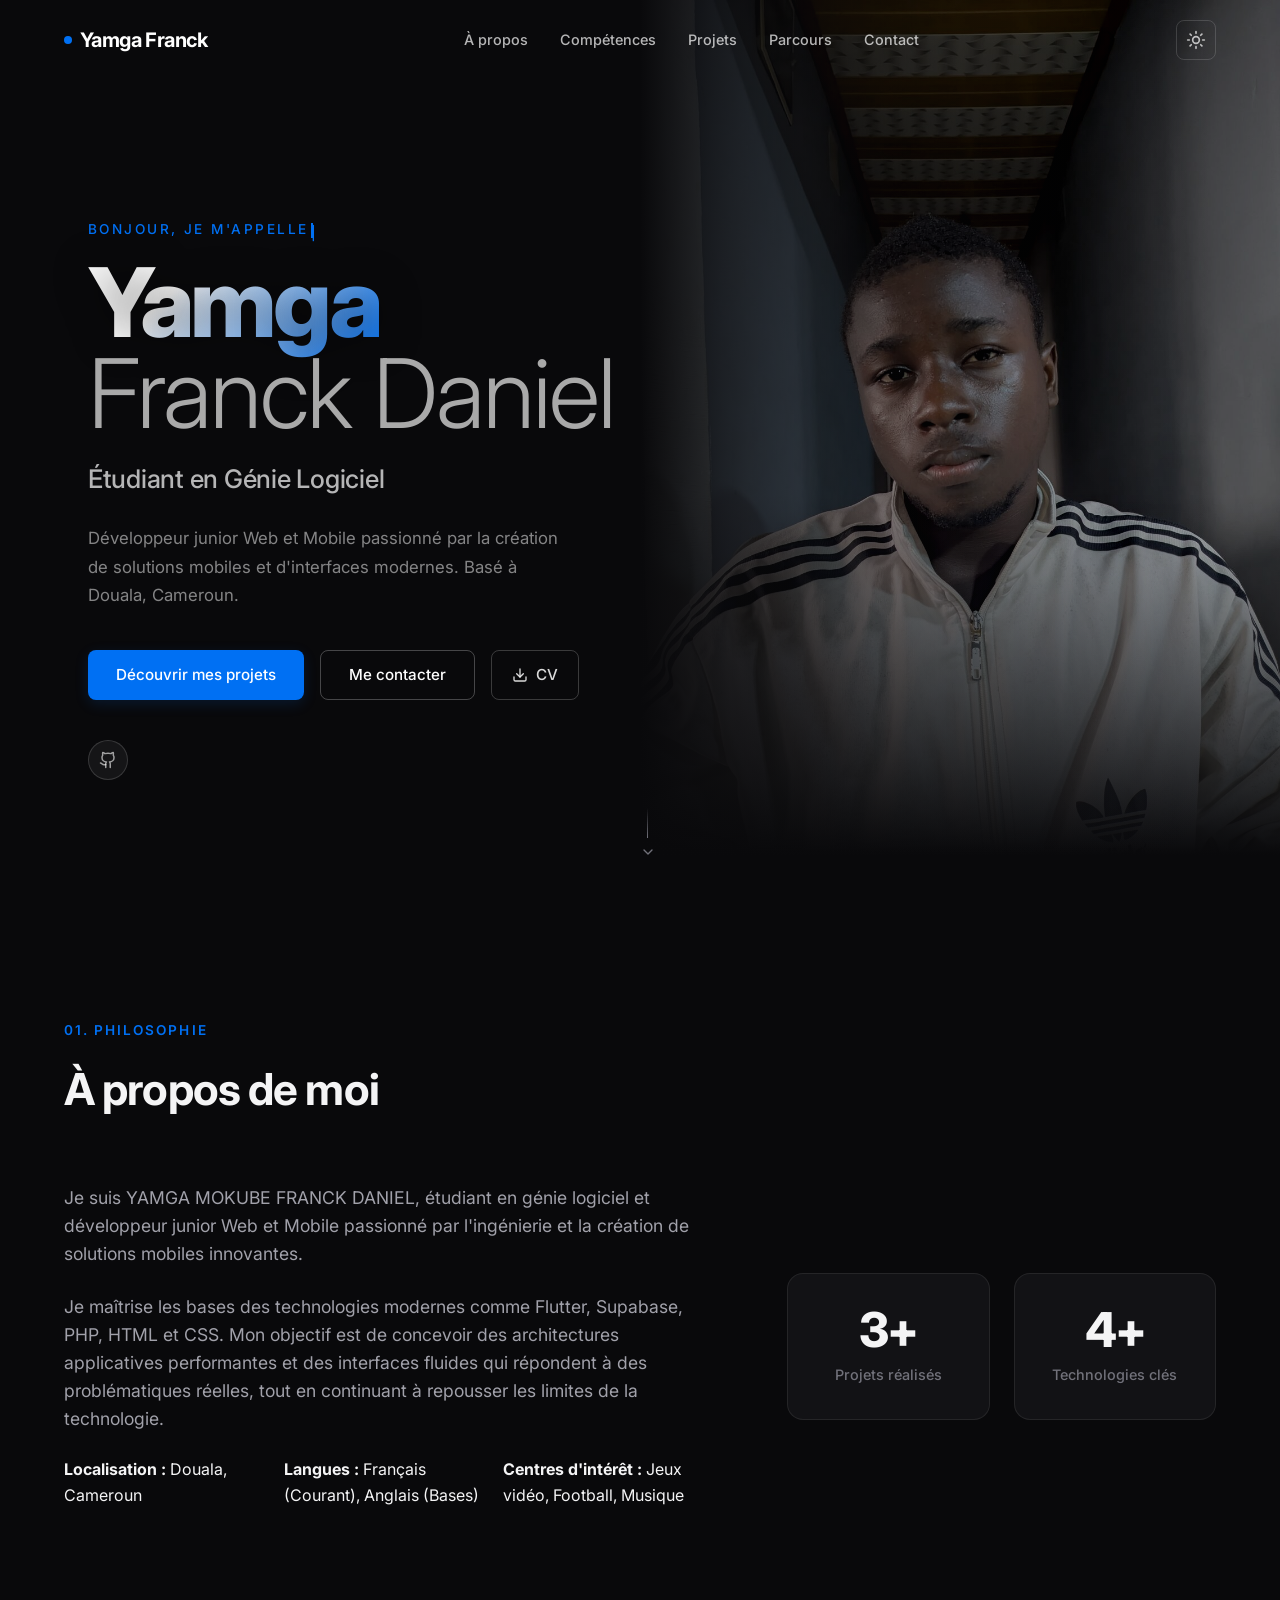
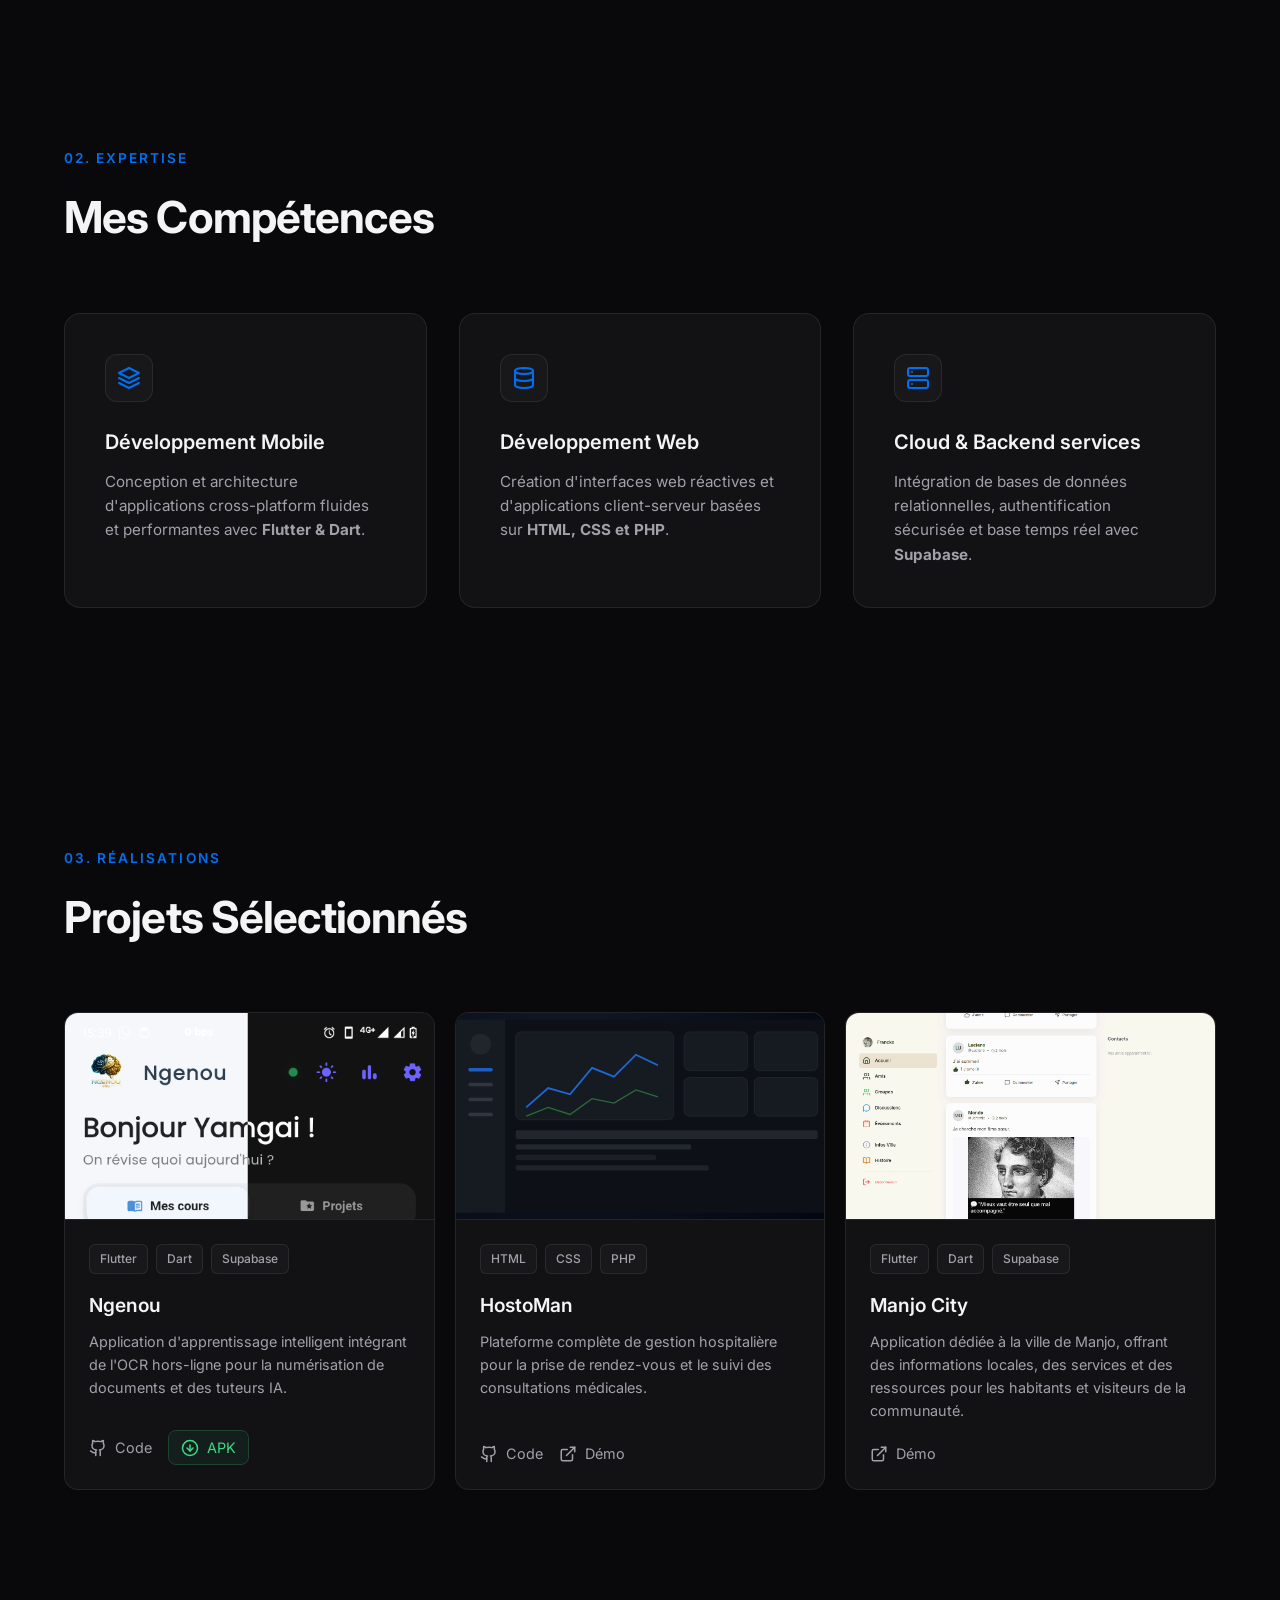
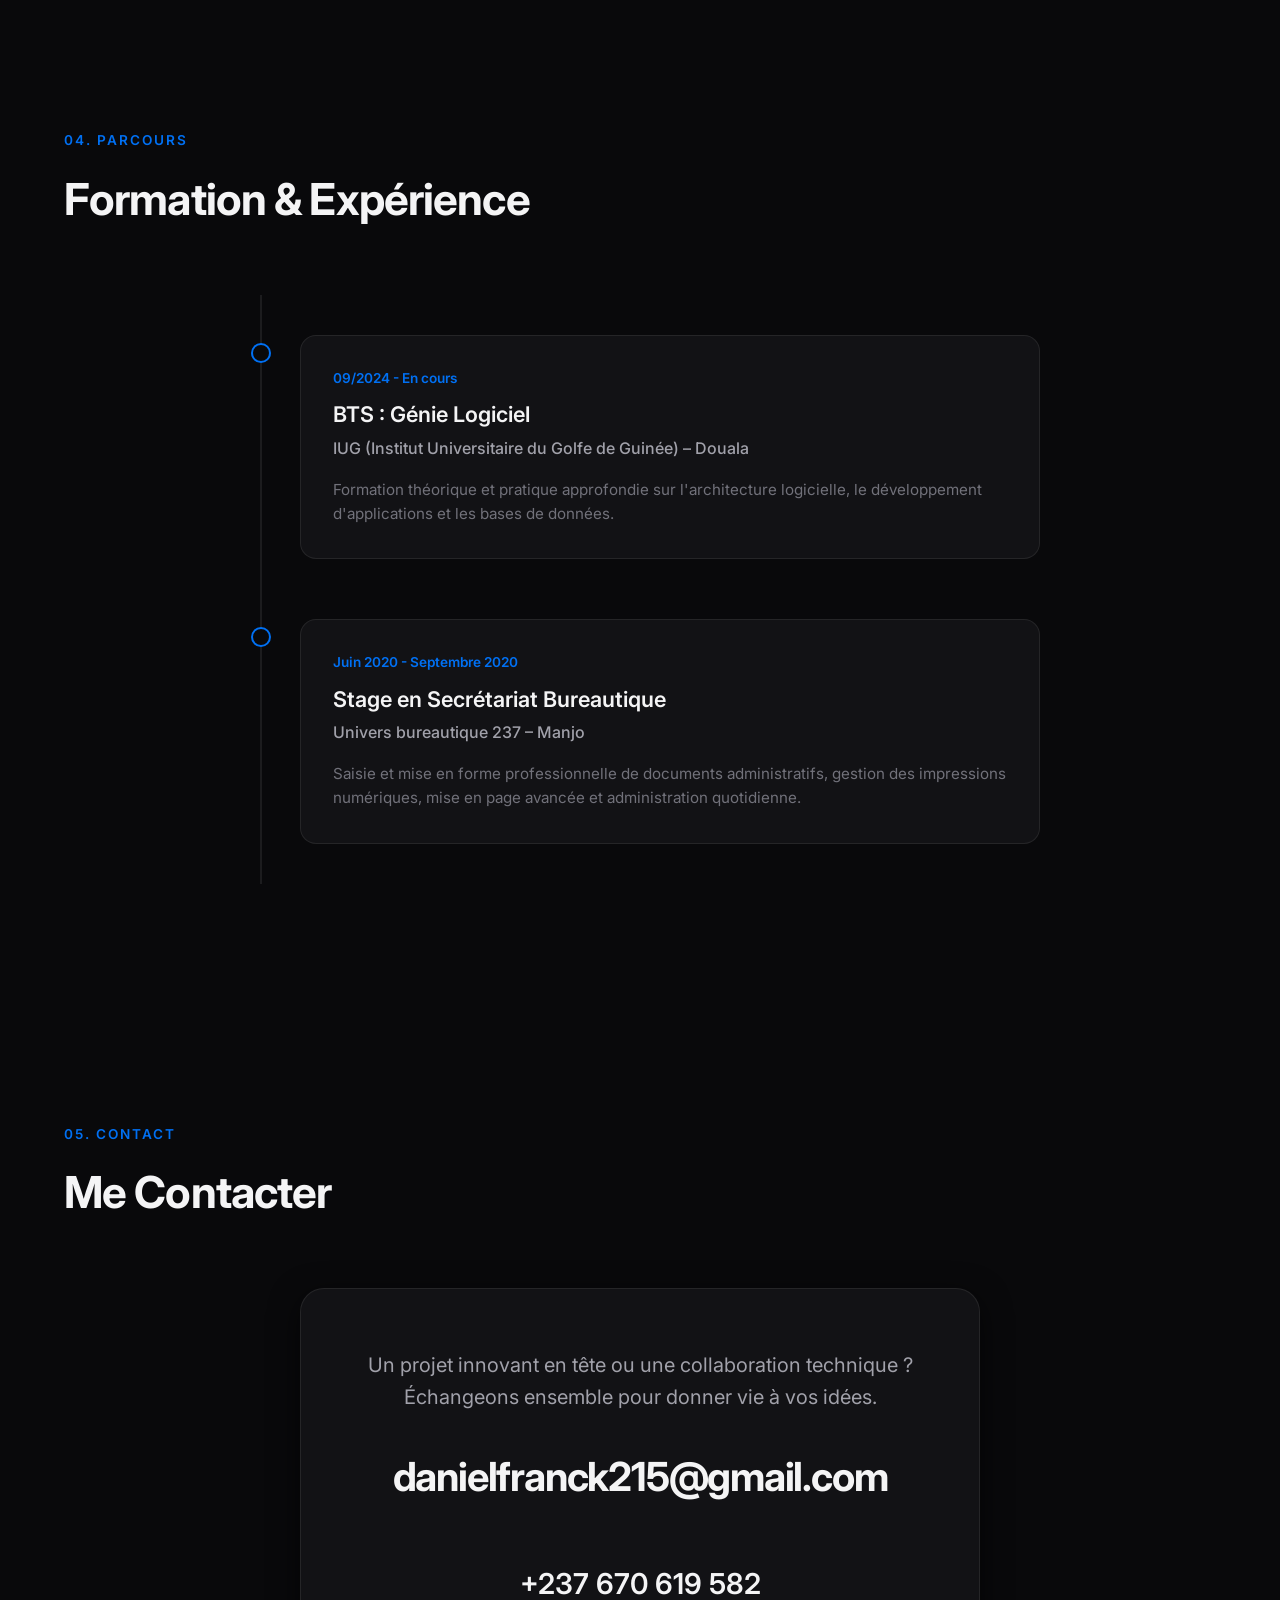
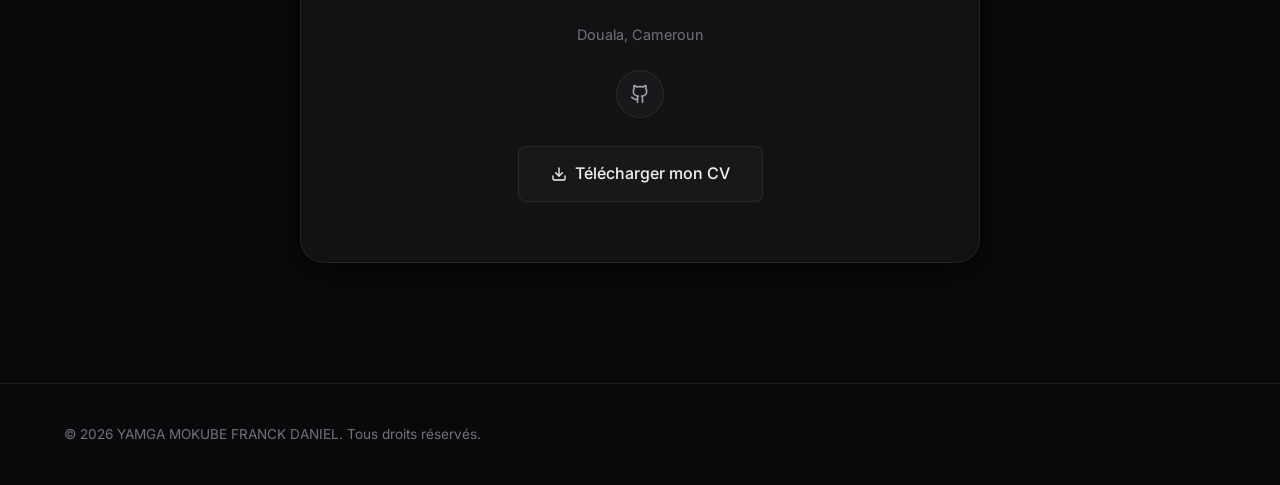
==== commit 21f92330: "feat: add Android APK download option and update document button label" ====
--- a/index.html
+++ b/index.html
@@ -246,6 +246,16 @@
                                     <path d="M9 18c-4.51 2-5-2-7-2"></path>
                                 </svg>
                                 <span>Code</span>
+                            </a>
+                            <a href="assets/Ngenou.apk" download="Ngenou.apk"
+                                class="project-link project-link-apk" aria-label="Télécharger l'APK Android">
+                                <svg viewBox="0 0 24 24" fill="none" stroke="currentColor" stroke-width="2"
+                                    stroke-linecap="round" stroke-linejoin="round">
+                                    <path d="M12 2C6.477 2 2 6.477 2 12s4.477 10 10 10 10-4.477 10-10S17.523 2 12 2z"/>
+                                    <path d="M8 12l4 4 4-4"/>
+                                    <path d="M12 8v8"/>
+                                </svg>
+                                <span>APK</span>
                             </a>
                         </div>
                     </div>
--- a/style.css
+++ b/style.css
@@ -1208,6 +1208,44 @@
     height: 18px;
 }
 
+/* APK Download button — Android green, with subtle pulse */
+.project-link-apk {
+    color: #3ddc84 !important; /* Android green */
+    border: 1px solid rgba(61, 220, 132, 0.25);
+    border-radius: 8px;
+    padding: 5px 12px;
+    transition: var(--transition-smooth);
+    position: relative;
+}
+
+.project-link-apk::before {
+    content: '';
+    position: absolute;
+    inset: 0;
+    border-radius: 8px;
+    background: rgba(61, 220, 132, 0.06);
+    transition: var(--transition-smooth);
+}
+
+.project-link-apk:hover {
+    color: #ffffff !important;
+    border-color: #3ddc84;
+    background-color: rgba(61, 220, 132, 0.15);
+    transform: translateY(-2px);
+    box-shadow: 0 4px 18px rgba(61, 220, 132, 0.25);
+}
+
+.project-link-apk svg {
+    width: 18px;
+    height: 18px;
+    animation: apkBounce 2.2s ease-in-out infinite;
+}
+
+@keyframes apkBounce {
+    0%, 100% { transform: translateY(0); }
+    50%       { transform: translateY(2px); }
+}
+
 /* ==========================================================================
    TIMELINE (EXPERIENCE) SECTION
    ========================================================================== */
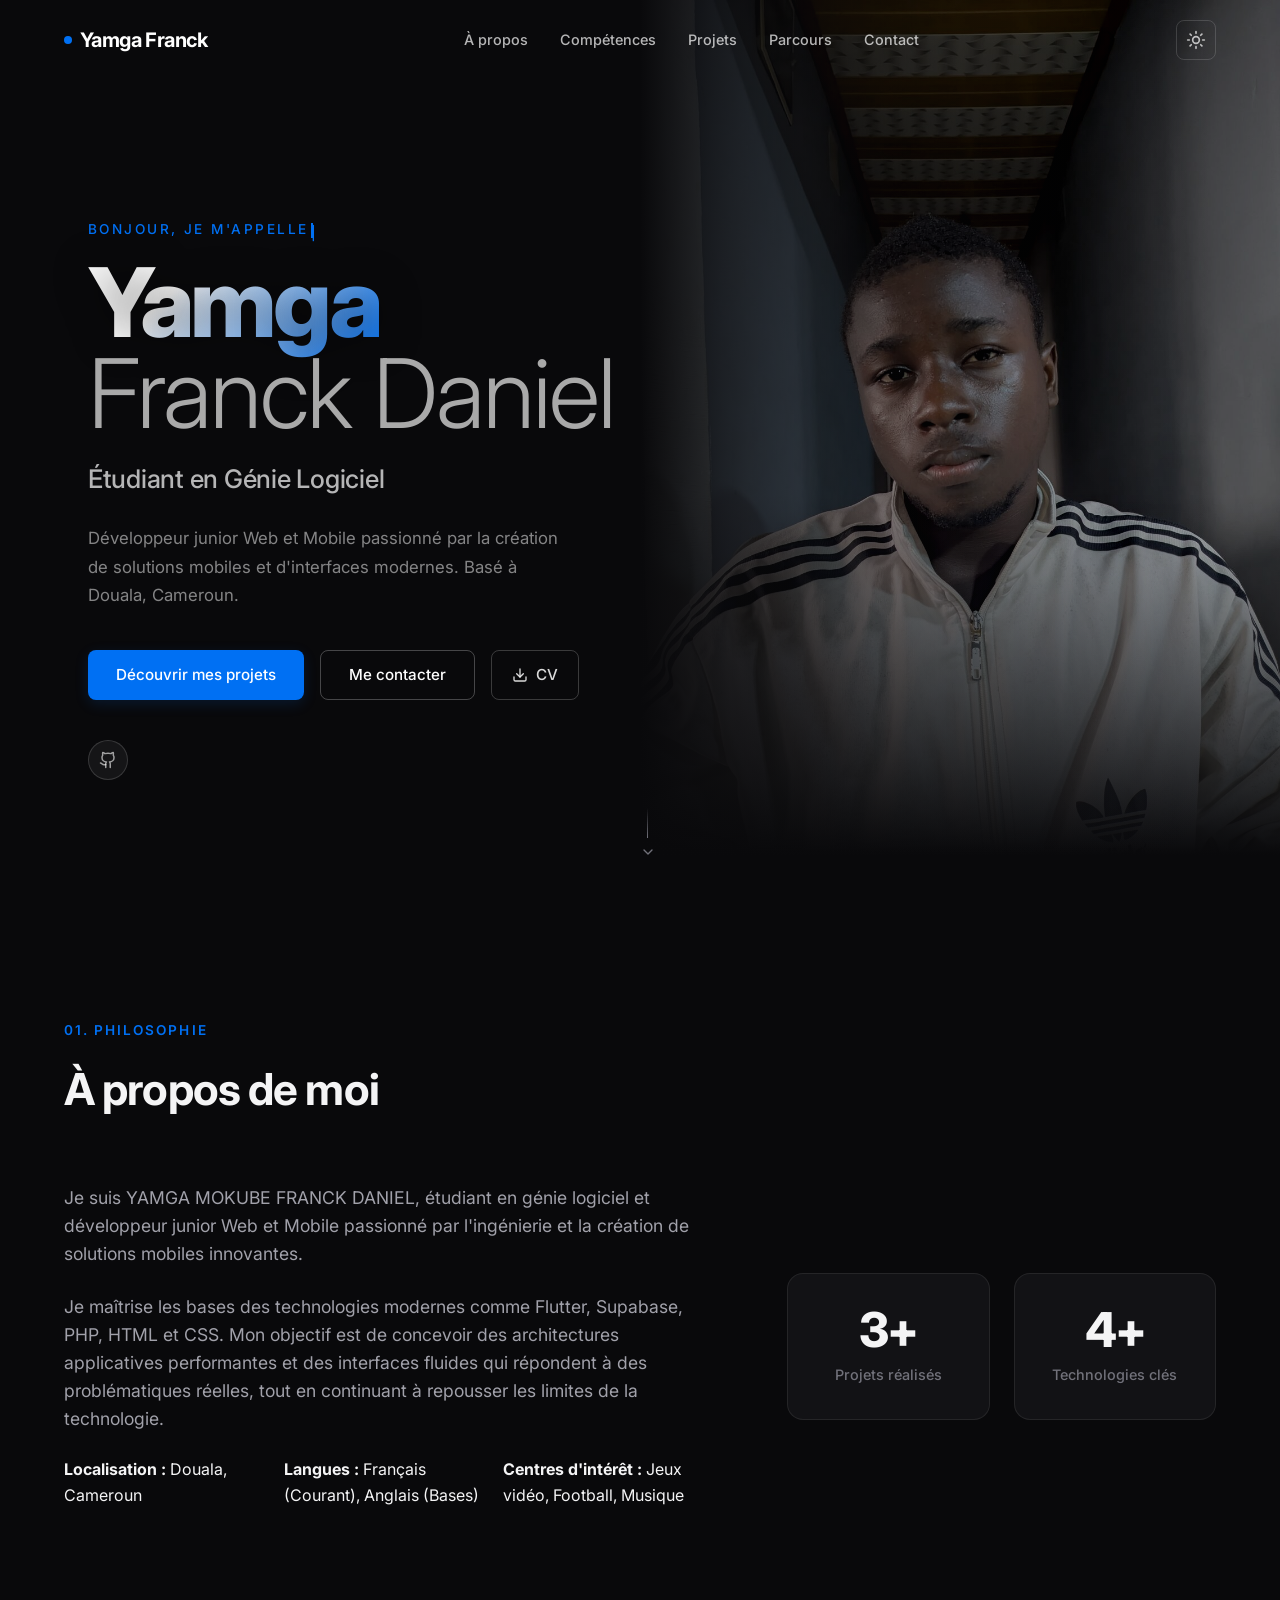
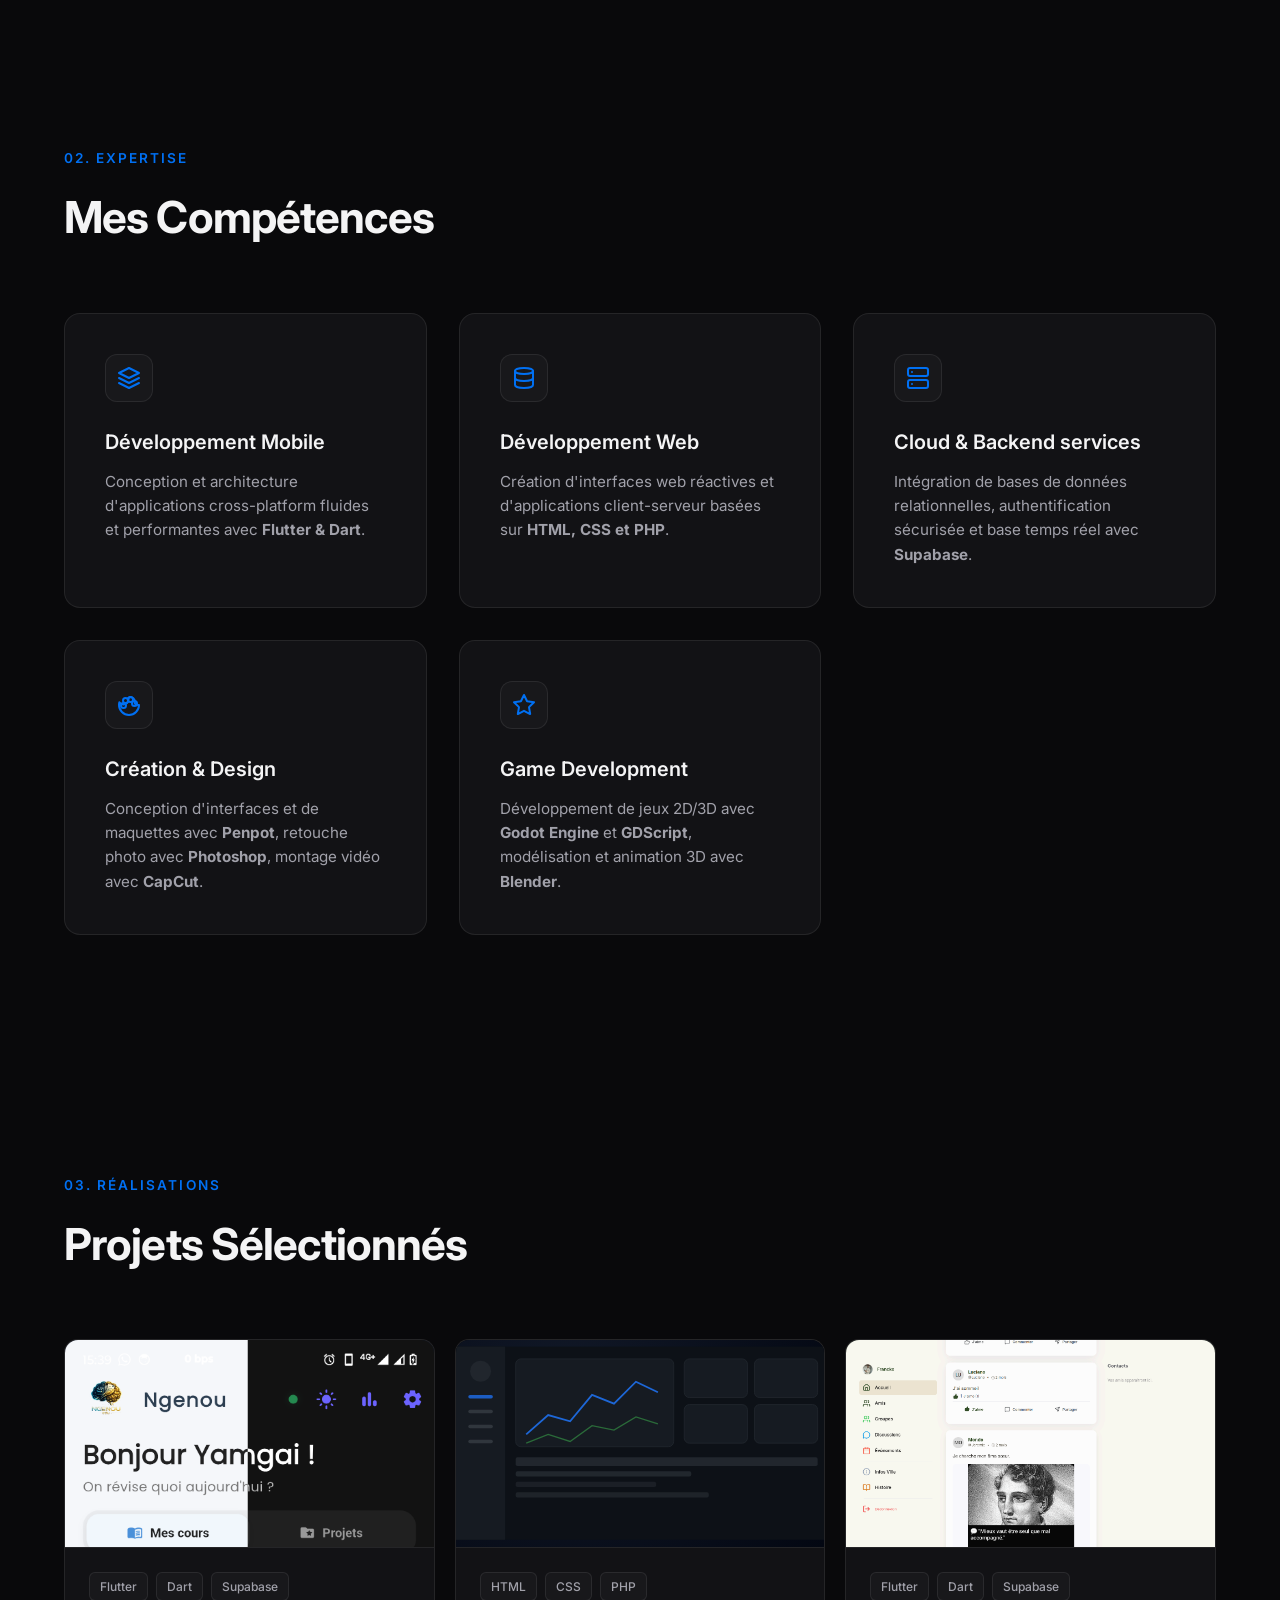
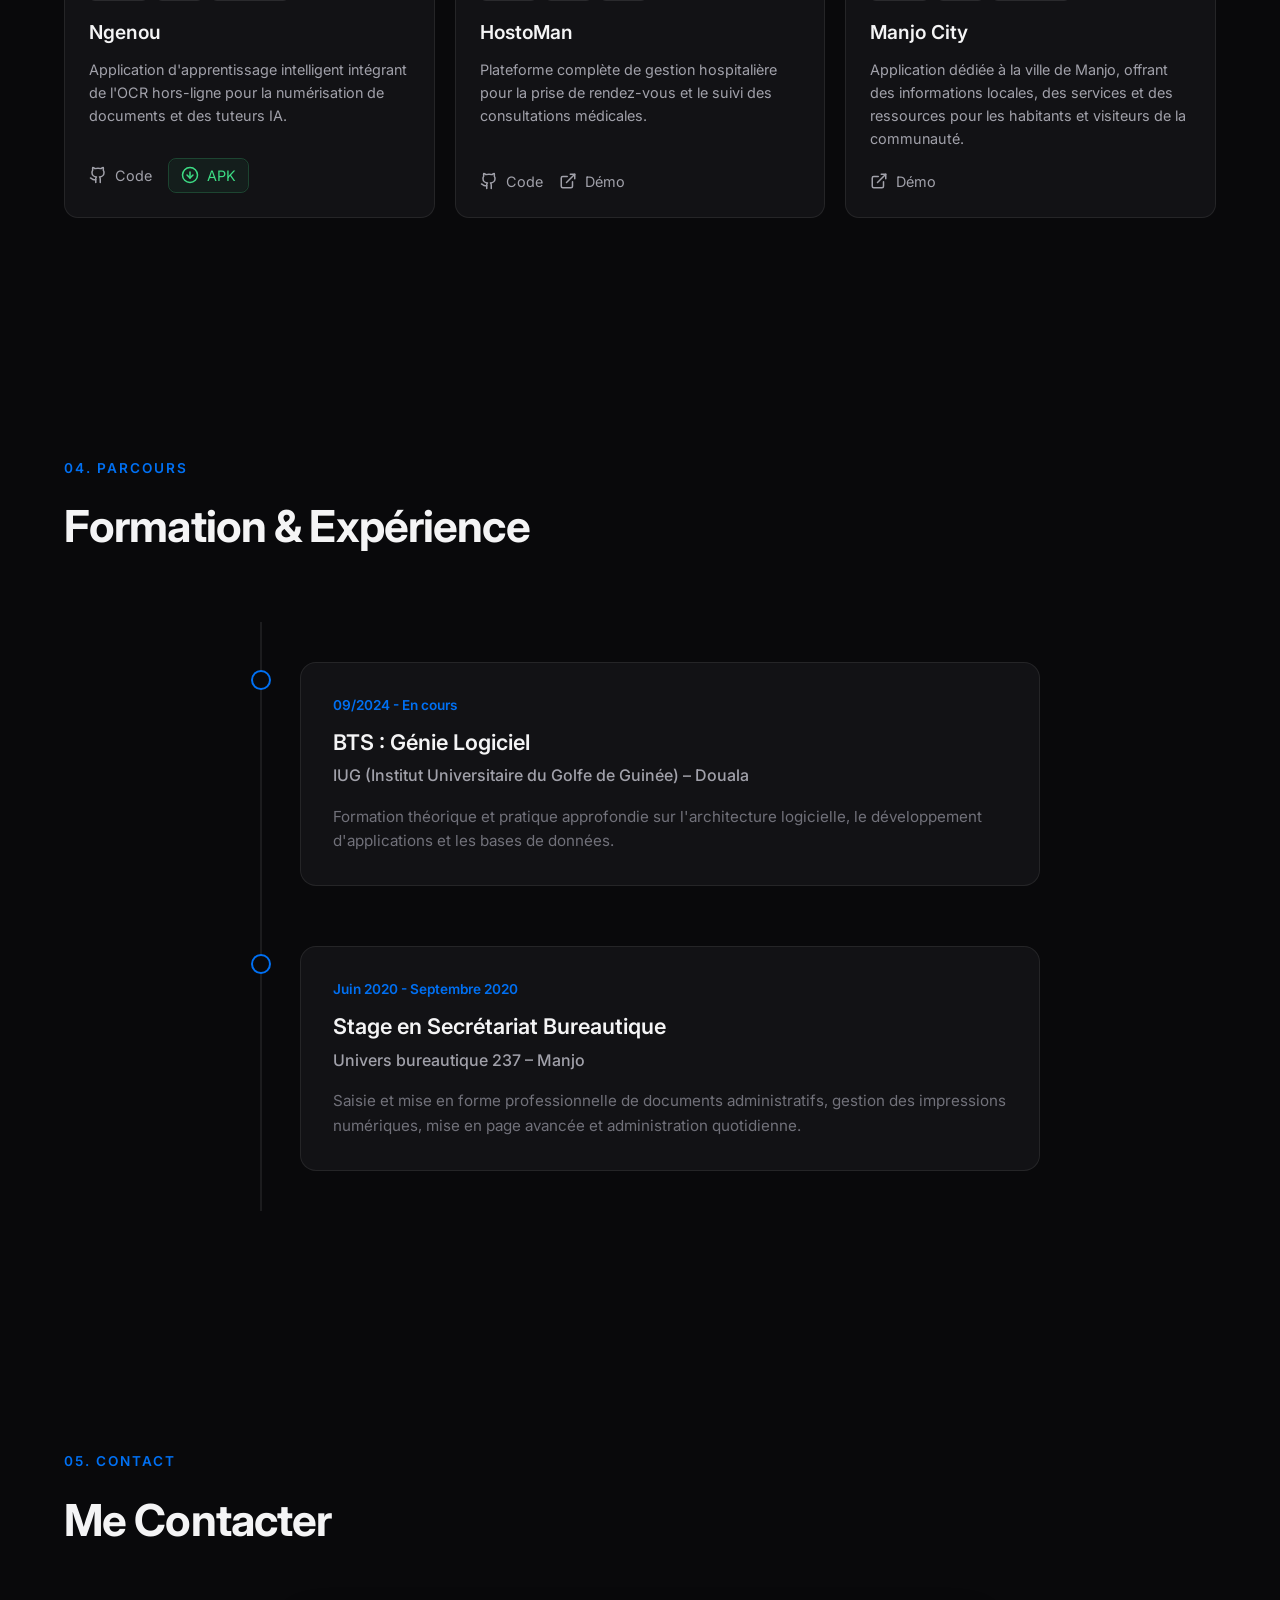
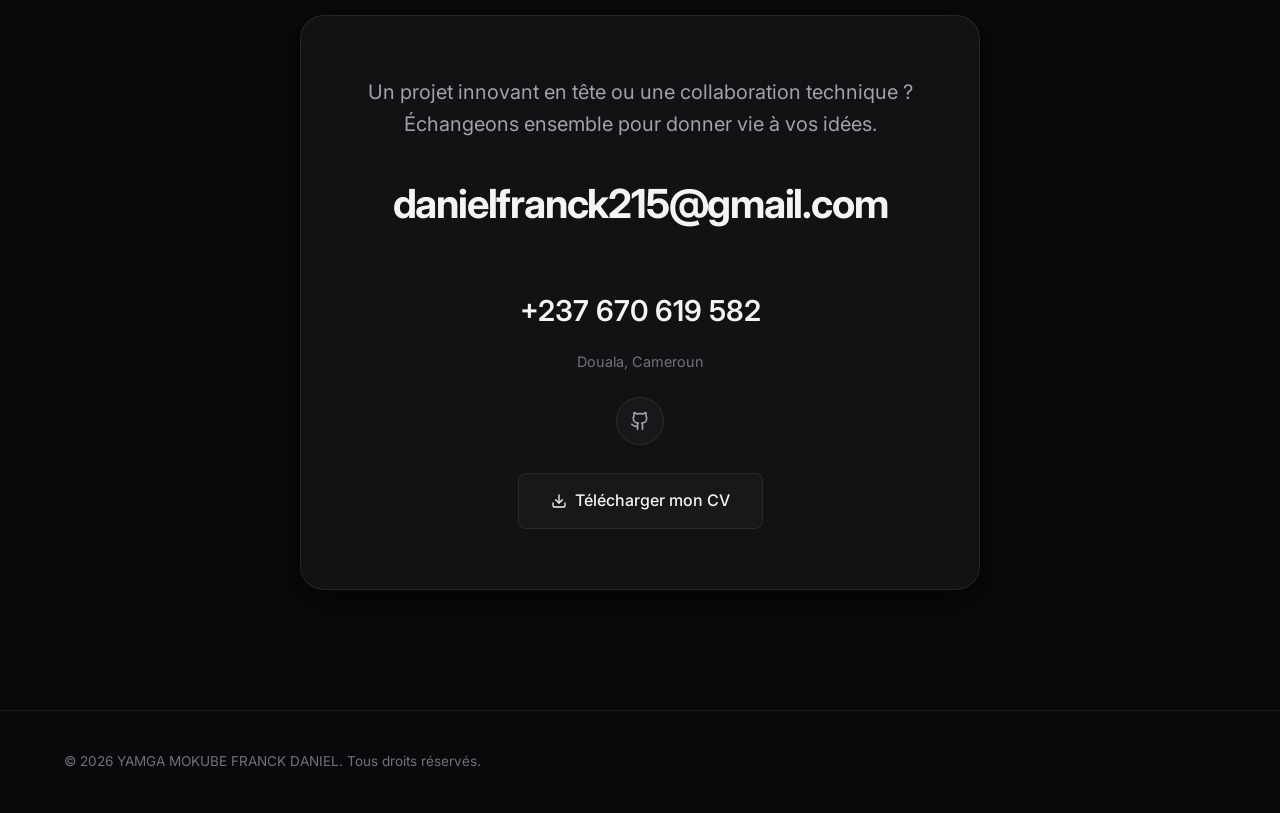
==== commit 68fcee3b: "feat: ajout compétences Penpot, Photoshop, CapCut, Godot Engine, Blender, GDScript" ====
--- a/index.html
+++ b/index.html
@@ -206,6 +206,36 @@
                     <p>Intégration de bases de données relationnelles, authentification sécurisée et base temps réel
                         avec <strong>Supabase</strong>.</p>
                 </div>
+
+                <!-- Skill Card 4 -->
+                <div class="skill-card">
+                    <div class="skill-icon">
+                        <svg viewBox="0 0 24 24" fill="none" stroke="currentColor" stroke-width="2"
+                            stroke-linecap="round" stroke-linejoin="round">
+                            <circle cx="13.5" cy="6.5" r="2.5"></circle>
+                            <circle cx="17.5" cy="10.5" r="2.5"></circle>
+                            <circle cx="8.5" cy="7.5" r="2.5"></circle>
+                            <circle cx="6.5" cy="12.5" r="2.5"></circle>
+                            <path d="M12 22C6.5 22 2 17.5 2 12c0-.94.12-1.85.35-2.72a4.978 4.978 0 0 0 4.15 2.22c2.76 0 5-2.24 5-5 0-.53-.08-1.04-.23-1.52A5 5 0 0 0 13 4c2.76 0 5 2.24 5 5 0 .53-.08 1.04-.23 1.52A5.002 5.002 0 0 0 22 12c0 5.5-4.5 10-10 10z"></path>
+                        </svg>
+                    </div>
+                    <h3>Création & Design</h3>
+                    <p>Conception d'interfaces et de maquettes avec <strong>Penpot</strong>, retouche photo avec
+                        <strong>Photoshop</strong>, montage vidéo avec <strong>CapCut</strong>.</p>
+                </div>
+
+                <!-- Skill Card 5 -->
+                <div class="skill-card">
+                    <div class="skill-icon">
+                        <svg viewBox="0 0 24 24" fill="none" stroke="currentColor" stroke-width="2"
+                            stroke-linecap="round" stroke-linejoin="round">
+                            <polygon points="12 2 15.09 8.26 22 9.27 17 14.14 18.18 21.02 12 17.77 5.82 21.02 7 14.14 2 9.27 8.91 8.26 12 2"></polygon>
+                        </svg>
+                    </div>
+                    <h3>Game Development</h3>
+                    <p>Développement de jeux 2D/3D avec <strong>Godot Engine</strong> et <strong>GDScript</strong>,
+                        modélisation et animation 3D avec <strong>Blender</strong>.</p>
+                </div>
             </div>
         </div>
     </section>
@@ -247,7 +277,7 @@
                                 </svg>
                                 <span>Code</span>
                             </a>
-                            <a href="assets/Ngenou.apk" download="Ngenou.apk"
+                            <a href="https://github.com/Francko0237/portfolio/releases/download/v1.0.0/Ngenou.apk"
                                 class="project-link project-link-apk" aria-label="Télécharger l'APK Android">
                                 <svg viewBox="0 0 24 24" fill="none" stroke="currentColor" stroke-width="2"
                                     stroke-linecap="round" stroke-linejoin="round">
--- a/style.css
+++ b/style.css
@@ -1449,6 +1449,31 @@
     }
 }
 
+.visitor-counter {
+    display: inline-flex;
+    align-items: center;
+    gap: 8px;
+    font-size: 0.82rem;
+    color: var(--text-secondary);
+    background-color: var(--bg-secondary);
+    padding: 6px 14px;
+    border-radius: 20px;
+    border: 1px solid var(--border-color);
+    transition: var(--transition-smooth);
+}
+
+.visitor-counter:hover {
+    border-color: var(--accent-color);
+    background-color: var(--bg-card);
+    transform: translateY(-1px);
+}
+
+.visitor-icon {
+    width: 14px;
+    height: 14px;
+    color: var(--accent-color);
+}
+
 /* ==========================================================================
    ANIMATIONS & SCROLL APPARITION
    ========================================================================== */
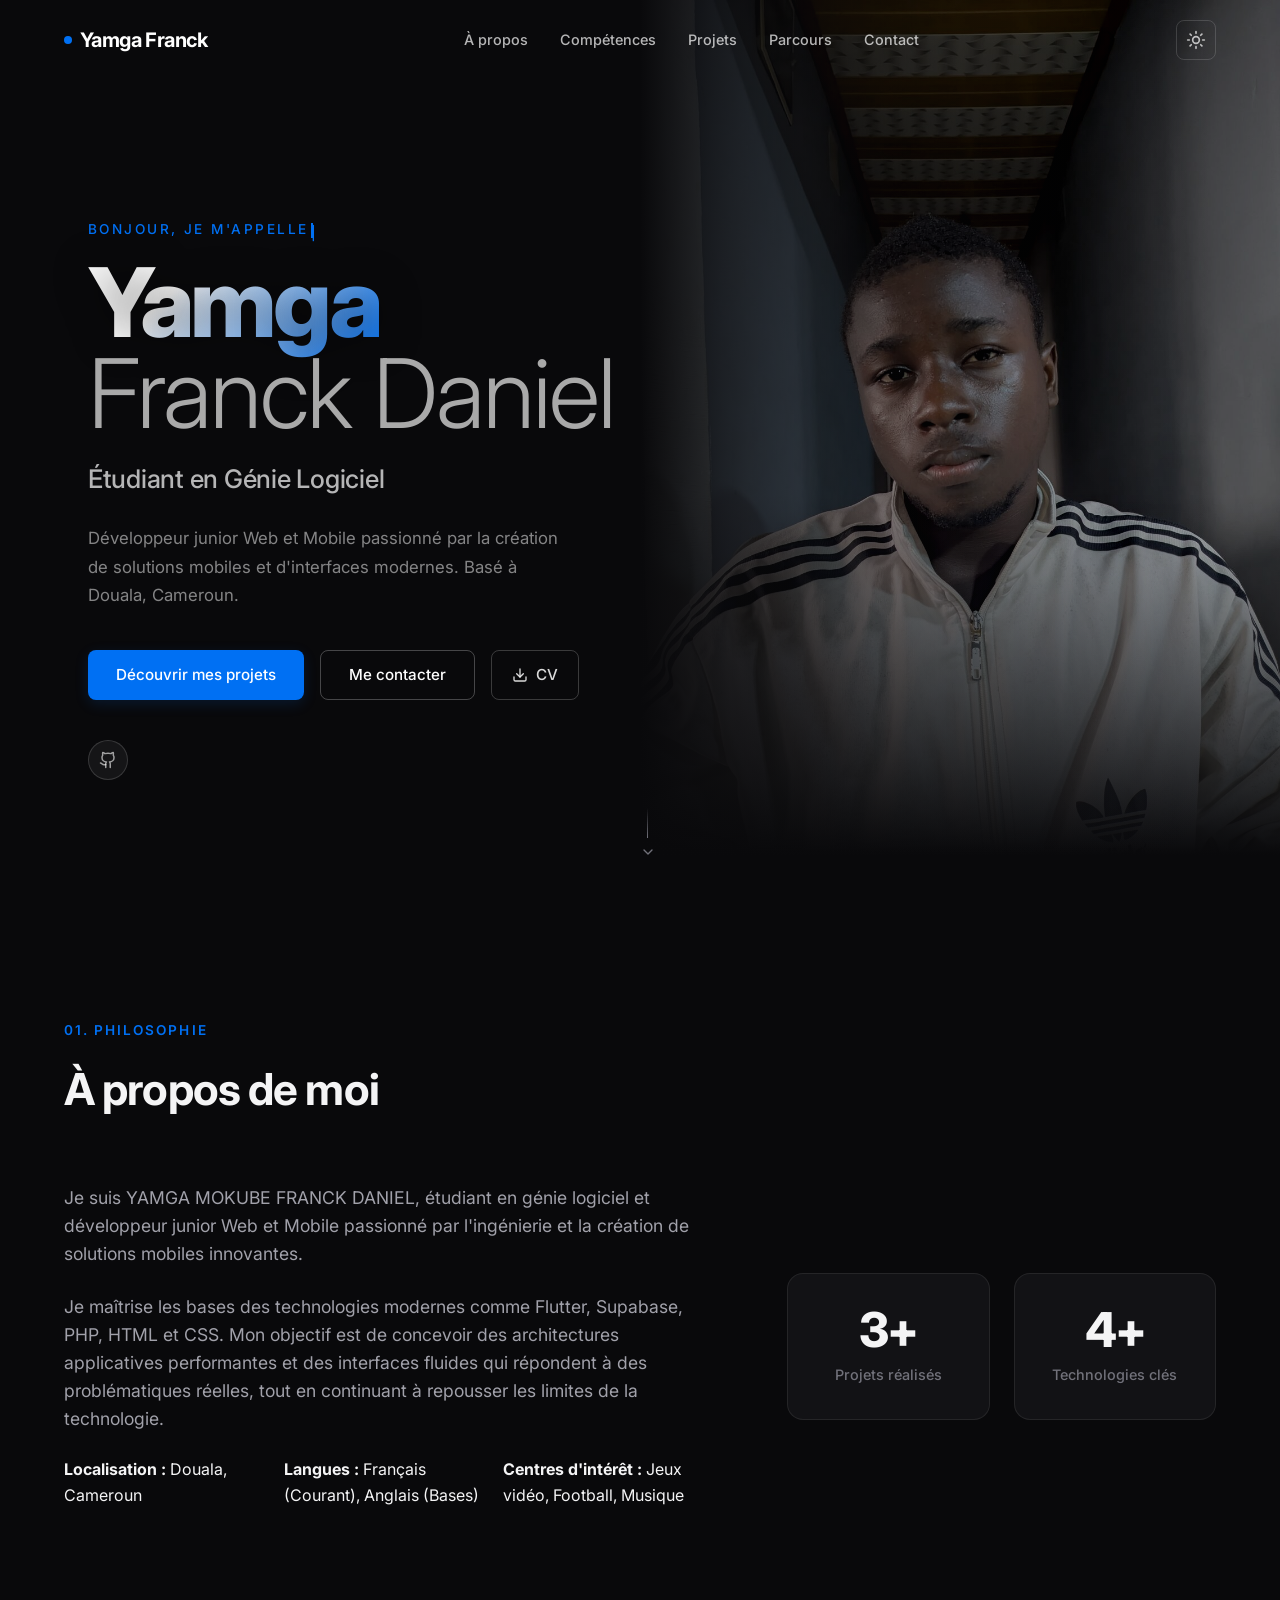
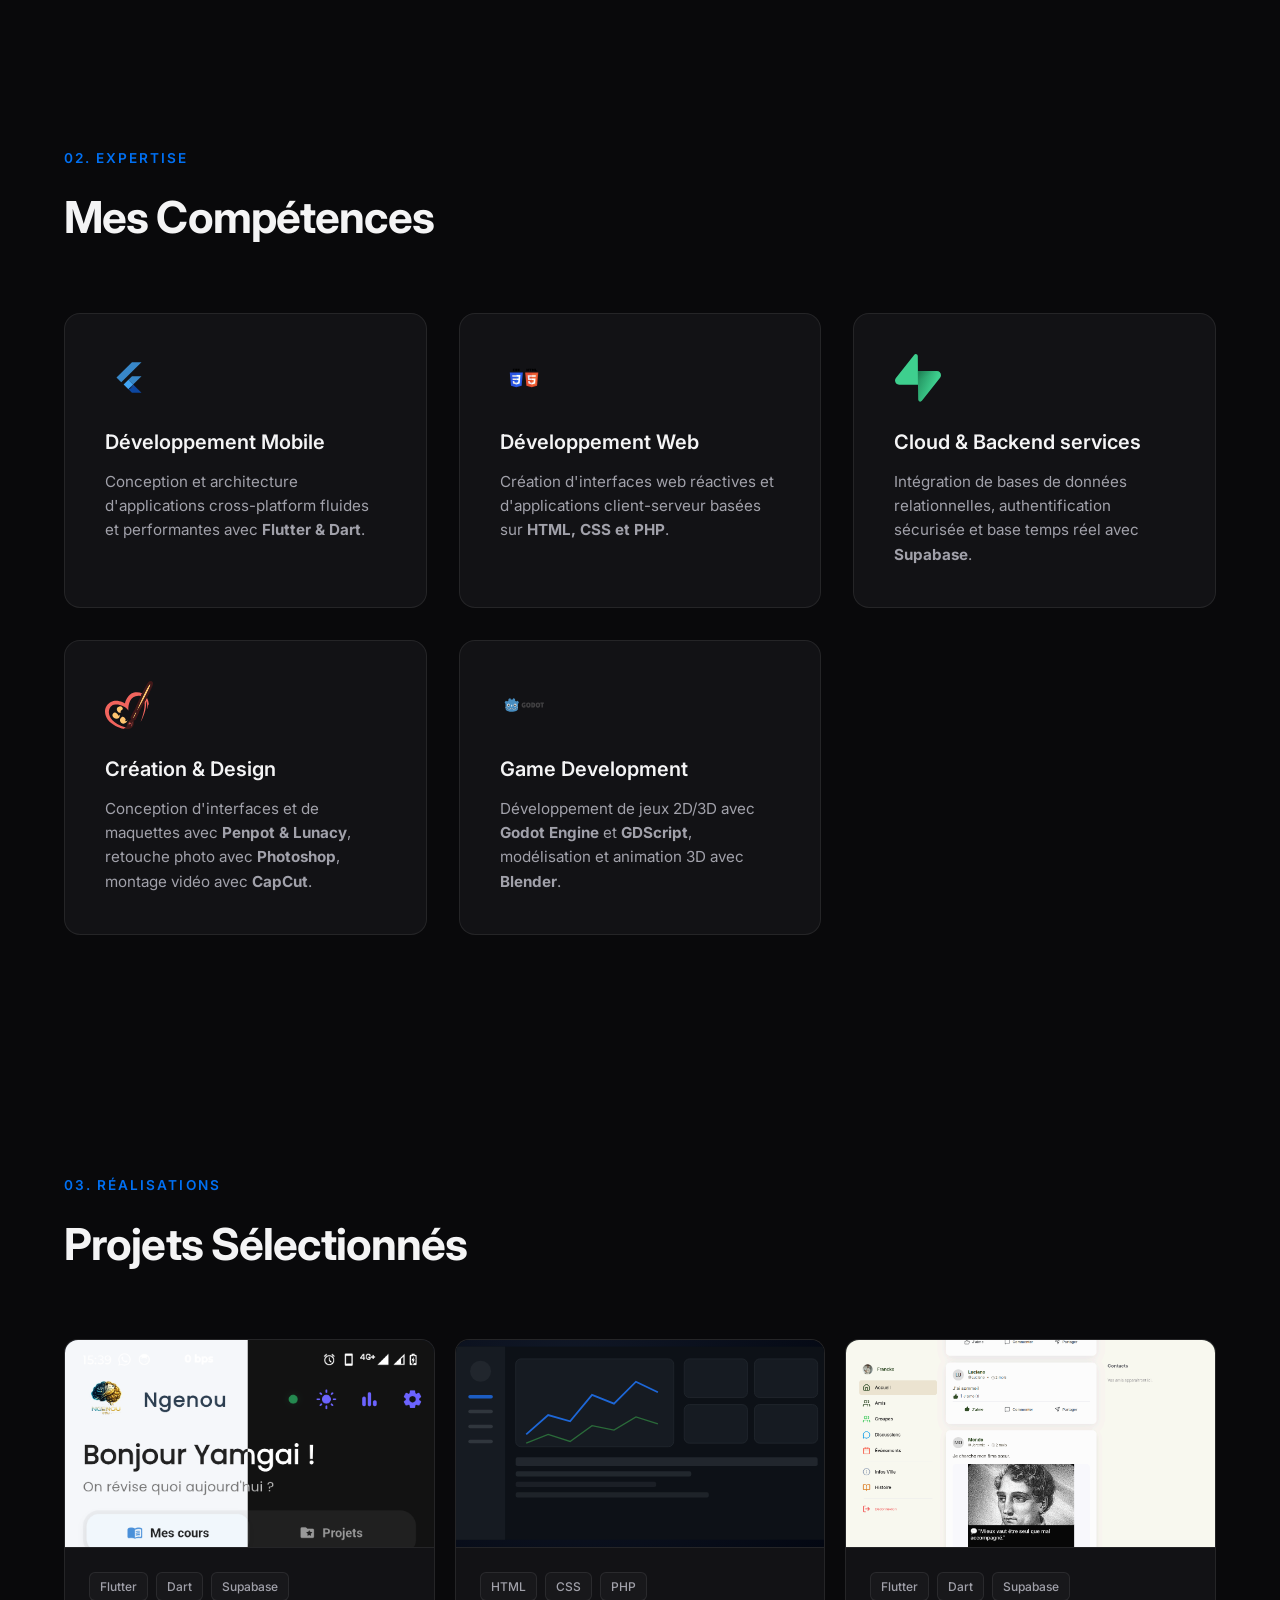
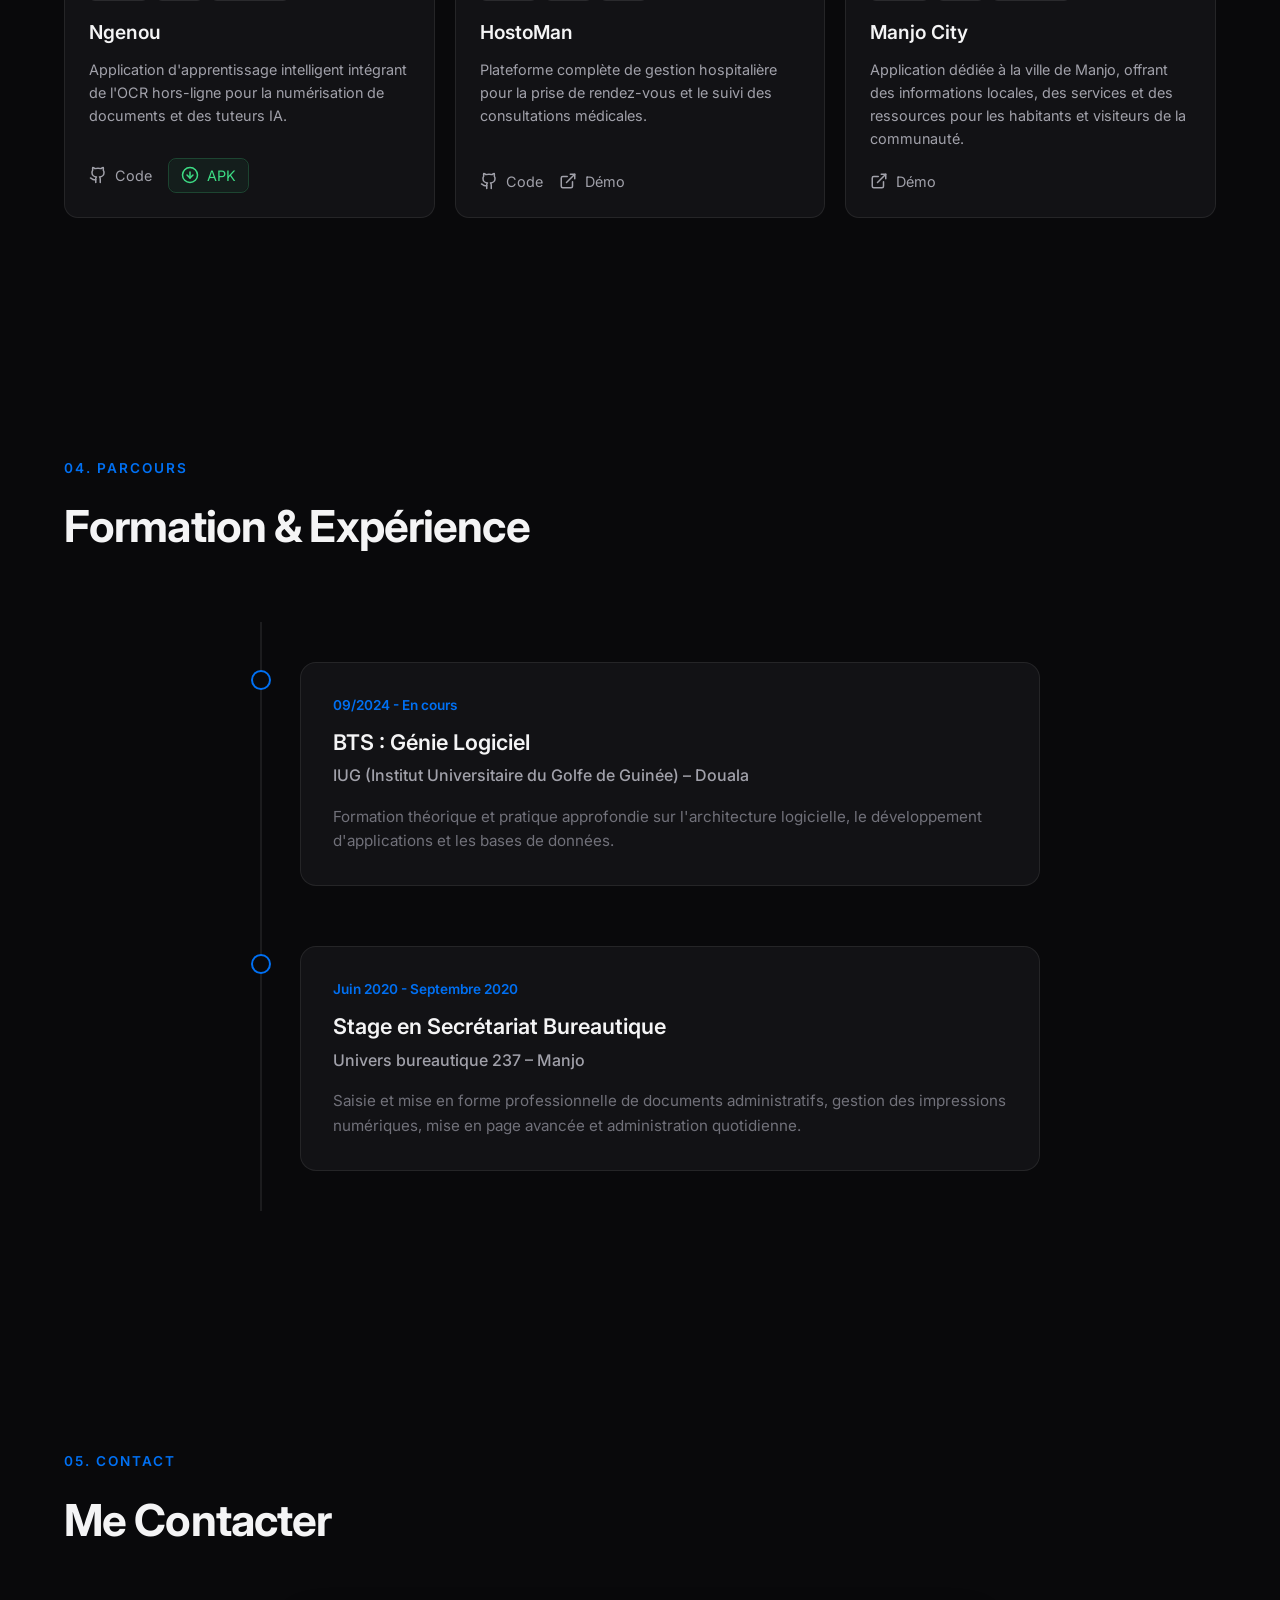
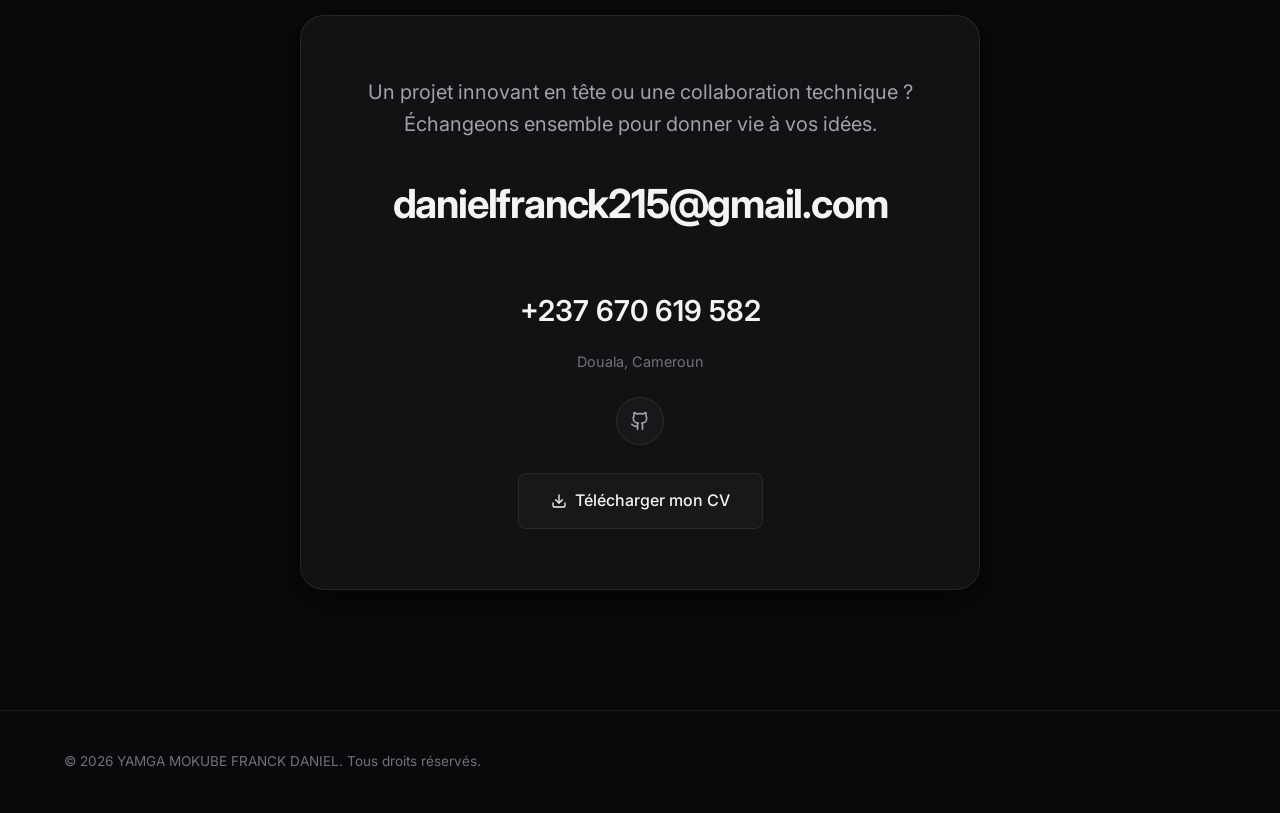
==== commit 5586f9b3: "feat: logos réels pour les 5 skill cards (Flutter, HTML/CSS, Supabase, Design, Godot)" ====
--- a/index.html
+++ b/index.html
@@ -163,13 +163,8 @@
             <div class="skills-grid">
                 <!-- Skill Card 1 -->
                 <div class="skill-card">
-                    <div class="skill-icon">
-                        <svg viewBox="0 0 24 24" fill="none" stroke="currentColor" stroke-width="2"
-                            stroke-linecap="round" stroke-linejoin="round">
-                            <polygon points="12 2 2 7 12 12 22 7 12 2"></polygon>
-                            <polyline points="2 17 12 22 22 17"></polyline>
-                            <polyline points="2 12 12 17 22 12"></polyline>
-                        </svg>
+                    <div class="skill-icon skill-icon-img">
+                        <img src="assets/Flutter Icon.svg" alt="Flutter" />
                     </div>
                     <h3>Développement Mobile</h3>
                     <p>Conception et architecture d'applications cross-platform fluides et performantes avec
@@ -178,13 +173,8 @@
 
                 <!-- Skill Card 2 -->
                 <div class="skill-card">
-                    <div class="skill-icon">
-                        <svg viewBox="0 0 24 24" fill="none" stroke="currentColor" stroke-width="2"
-                            stroke-linecap="round" stroke-linejoin="round">
-                            <ellipse cx="12" cy="5" rx="9" ry="3"></ellipse>
-                            <path d="M3 5v14c0 1.66 4 3 9 3s9-1.34 9-3V5"></path>
-                            <path d="M3 12c0 1.66 4 3 9 3s9-1.34 9-3"></path>
-                        </svg>
+                    <div class="skill-icon skill-icon-img">
+                        <img src="assets/CSS3 HTML5.svg" alt="HTML5 CSS3" />
                     </div>
                     <h3>Développement Web</h3>
                     <p>Création d'interfaces web réactives et d'applications client-serveur basées sur <strong>HTML, CSS
@@ -193,14 +183,8 @@
 
                 <!-- Skill Card 3 -->
                 <div class="skill-card">
-                    <div class="skill-icon">
-                        <svg viewBox="0 0 24 24" fill="none" stroke="currentColor" stroke-width="2"
-                            stroke-linecap="round" stroke-linejoin="round">
-                            <rect x="2" y="2" width="20" height="8" rx="2" ry="2"></rect>
-                            <rect x="2" y="14" width="20" height="8" rx="2" ry="2"></rect>
-                            <line x1="6" y1="6" x2="6.01" y2="6"></line>
-                            <line x1="6" y1="18" x2="6.01" y2="18"></line>
-                        </svg>
+                    <div class="skill-icon skill-icon-img">
+                        <img src="assets/Supabase Icon.svg" alt="Supabase" />
                     </div>
                     <h3>Cloud & Backend services</h3>
                     <p>Intégration de bases de données relationnelles, authentification sécurisée et base temps réel
@@ -209,28 +193,18 @@
 
                 <!-- Skill Card 4 -->
                 <div class="skill-card">
-                    <div class="skill-icon">
-                        <svg viewBox="0 0 24 24" fill="none" stroke="currentColor" stroke-width="2"
-                            stroke-linecap="round" stroke-linejoin="round">
-                            <circle cx="13.5" cy="6.5" r="2.5"></circle>
-                            <circle cx="17.5" cy="10.5" r="2.5"></circle>
-                            <circle cx="8.5" cy="7.5" r="2.5"></circle>
-                            <circle cx="6.5" cy="12.5" r="2.5"></circle>
-                            <path d="M12 22C6.5 22 2 17.5 2 12c0-.94.12-1.85.35-2.72a4.978 4.978 0 0 0 4.15 2.22c2.76 0 5-2.24 5-5 0-.53-.08-1.04-.23-1.52A5 5 0 0 0 13 4c2.76 0 5 2.24 5 5 0 .53-.08 1.04-.23 1.52A5.002 5.002 0 0 0 22 12c0 5.5-4.5 10-10 10z"></path>
-                        </svg>
+                    <div class="skill-icon skill-icon-img">
+                        <img src="assets/Painting Brush and Heart.svg" alt="Design" />
                     </div>
                     <h3>Création & Design</h3>
-                    <p>Conception d'interfaces et de maquettes avec <strong>Penpot</strong>, retouche photo avec
+                    <p>Conception d'interfaces et de maquettes avec <strong>Penpot & Lunacy</strong>, retouche photo avec
                         <strong>Photoshop</strong>, montage vidéo avec <strong>CapCut</strong>.</p>
                 </div>
 
                 <!-- Skill Card 5 -->
                 <div class="skill-card">
-                    <div class="skill-icon">
-                        <svg viewBox="0 0 24 24" fill="none" stroke="currentColor" stroke-width="2"
-                            stroke-linecap="round" stroke-linejoin="round">
-                            <polygon points="12 2 15.09 8.26 22 9.27 17 14.14 18.18 21.02 12 17.77 5.82 21.02 7 14.14 2 9.27 8.91 8.26 12 2"></polygon>
-                        </svg>
+                    <div class="skill-icon skill-icon-img">
+                        <img src="assets/Godot Engine.svg" alt="Godot Engine" />
                     </div>
                     <h3>Game Development</h3>
                     <p>Développement de jeux 2D/3D avec <strong>Godot Engine</strong> et <strong>GDScript</strong>,
--- a/style.css
+++ b/style.css
@@ -872,6 +872,22 @@
     height: 24px;
 }
 
+/* Skill icon avec vrai logo image */
+.skill-icon-img {
+    background-color: transparent;
+    border: none;
+    padding: 0;
+    width: 48px;
+    height: 48px;
+}
+
+.skill-icon-img img {
+    width: 48px;
+    height: 48px;
+    object-fit: contain;
+    display: block;
+}
+
 .skill-card h3 {
     font-size: 1.25rem;
     font-weight: 600;
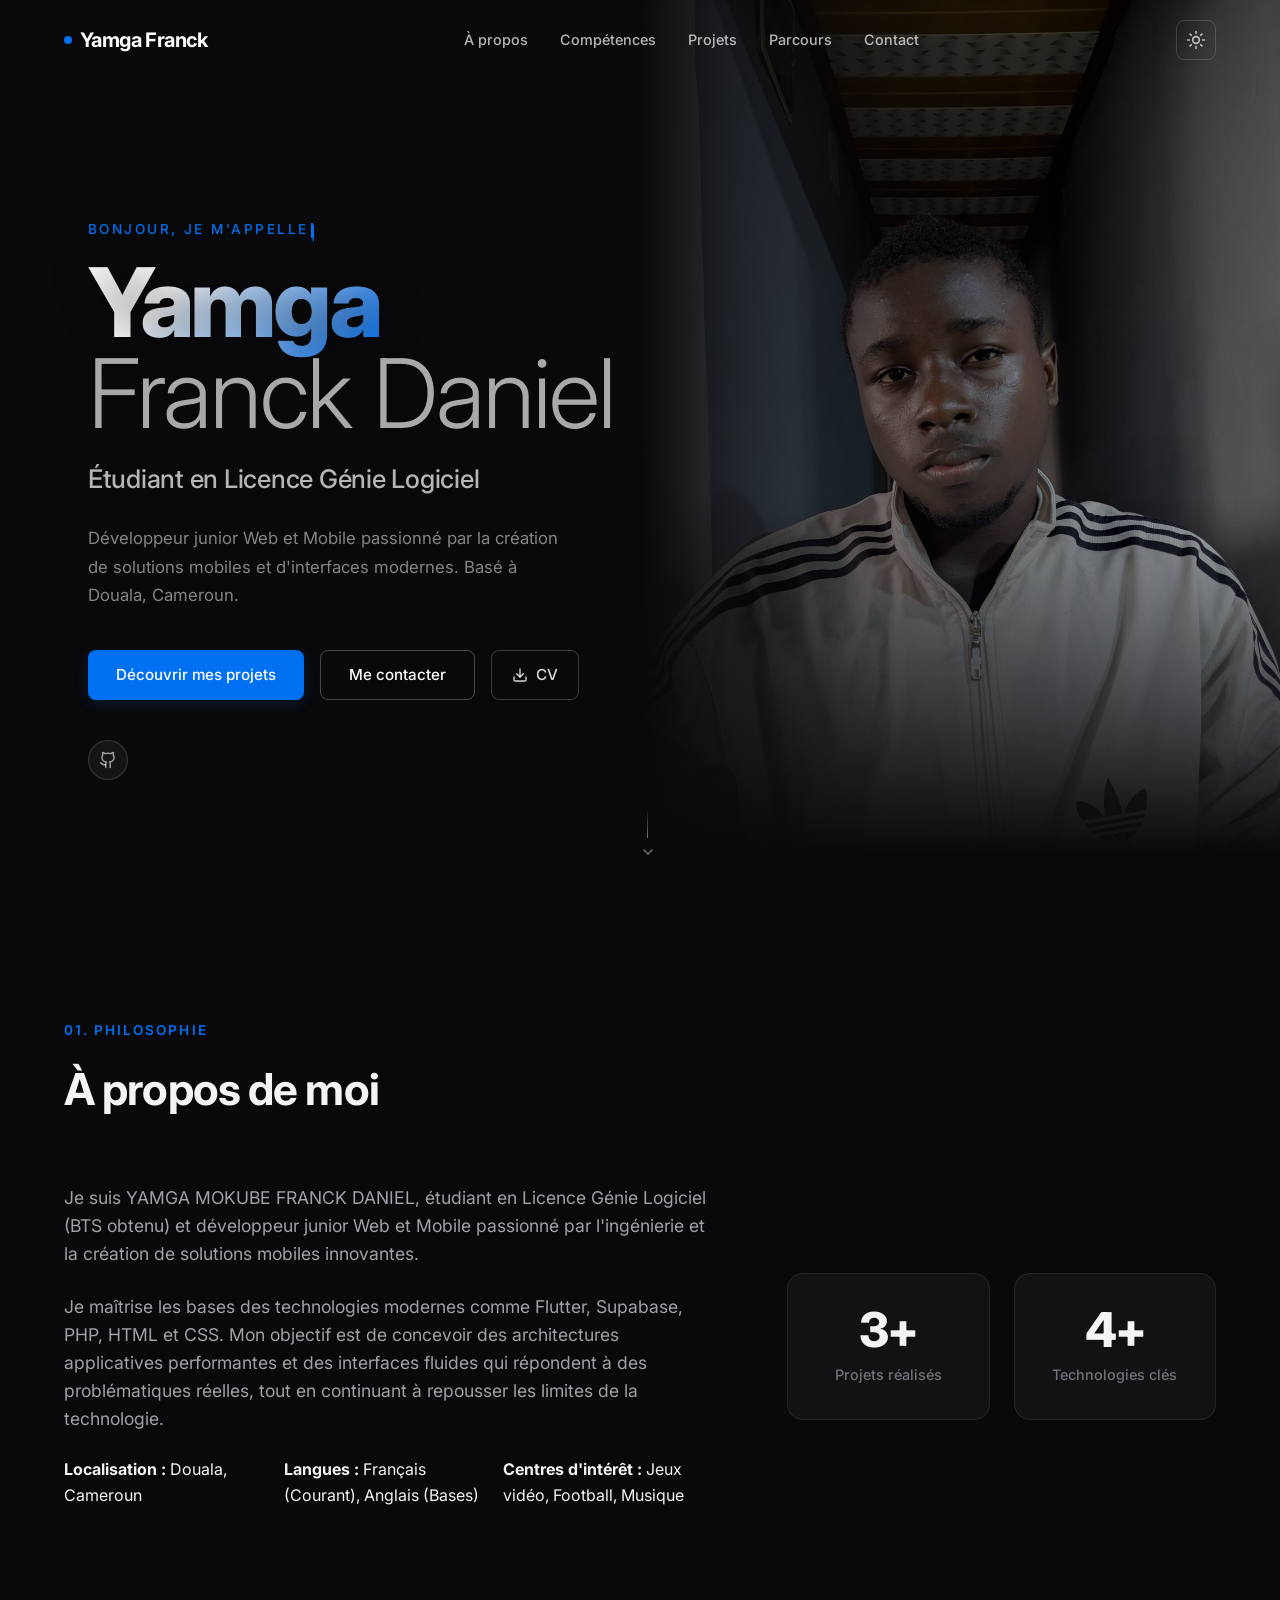
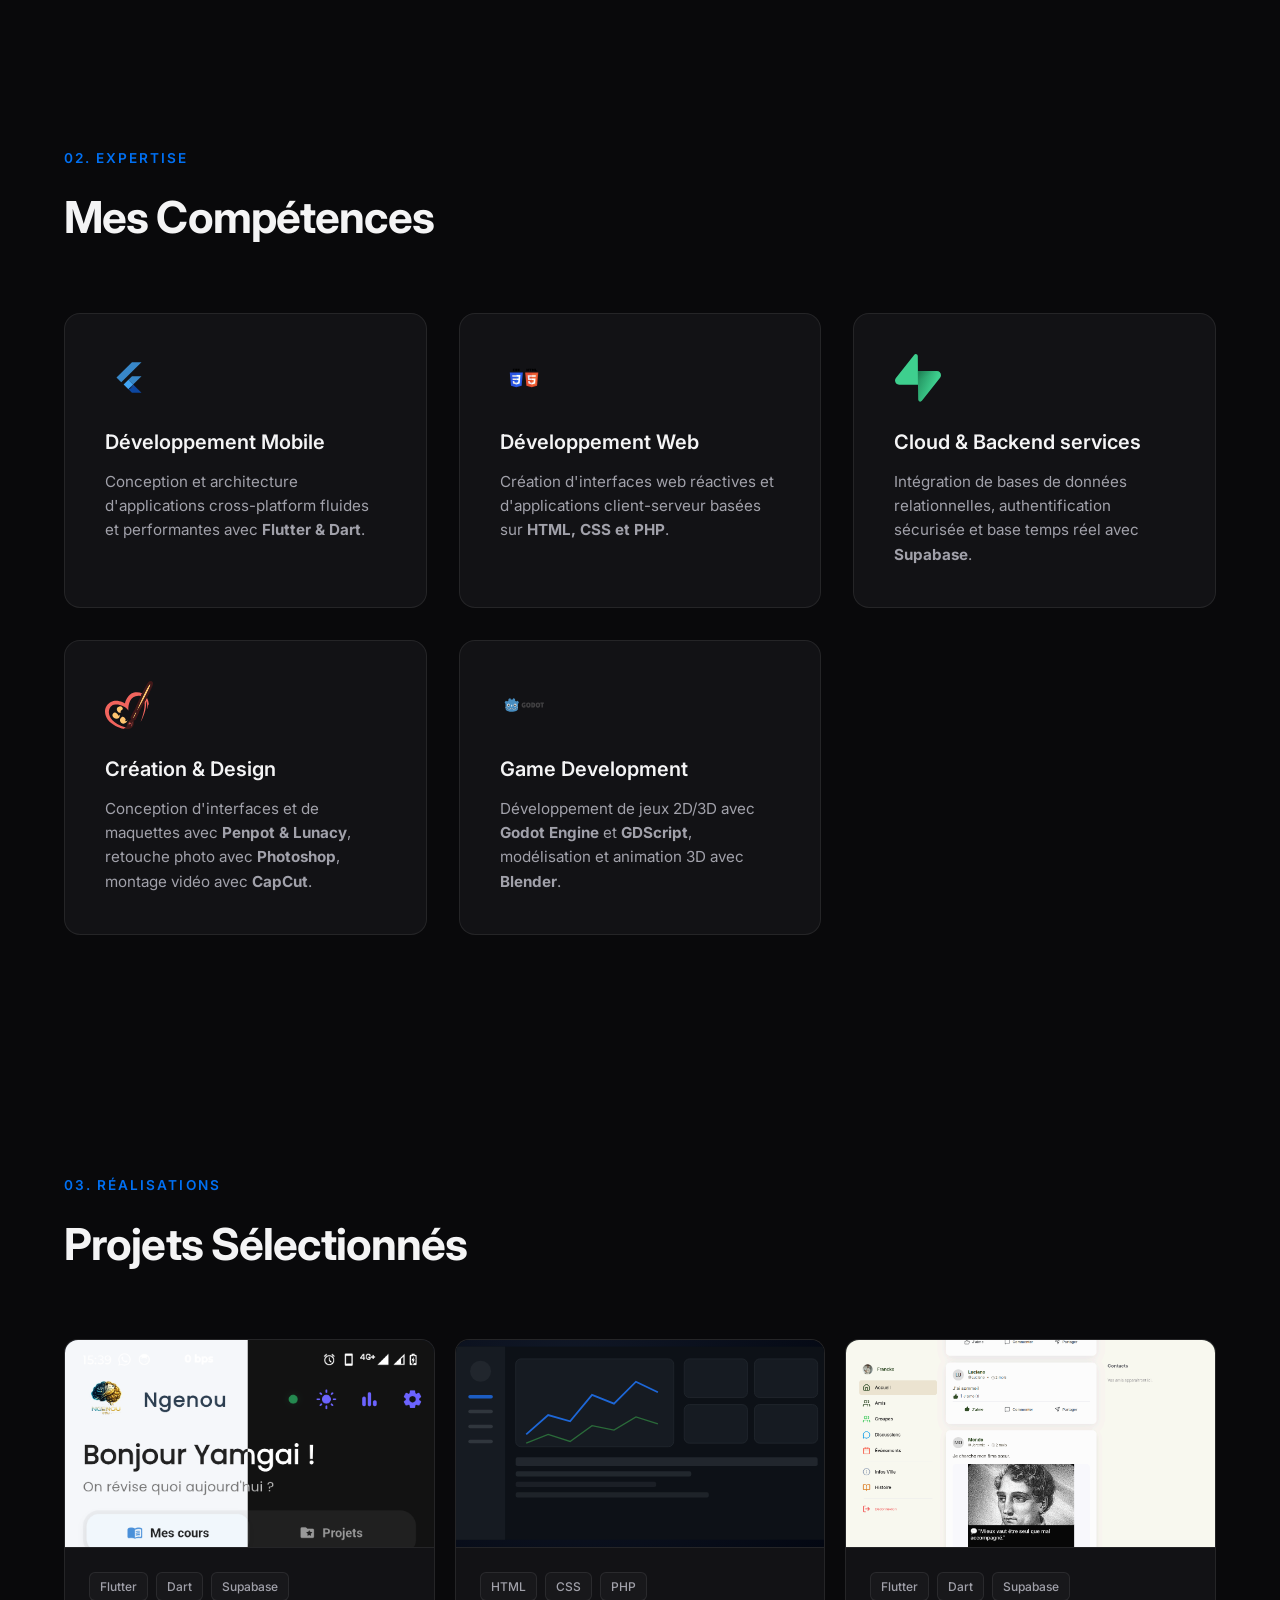
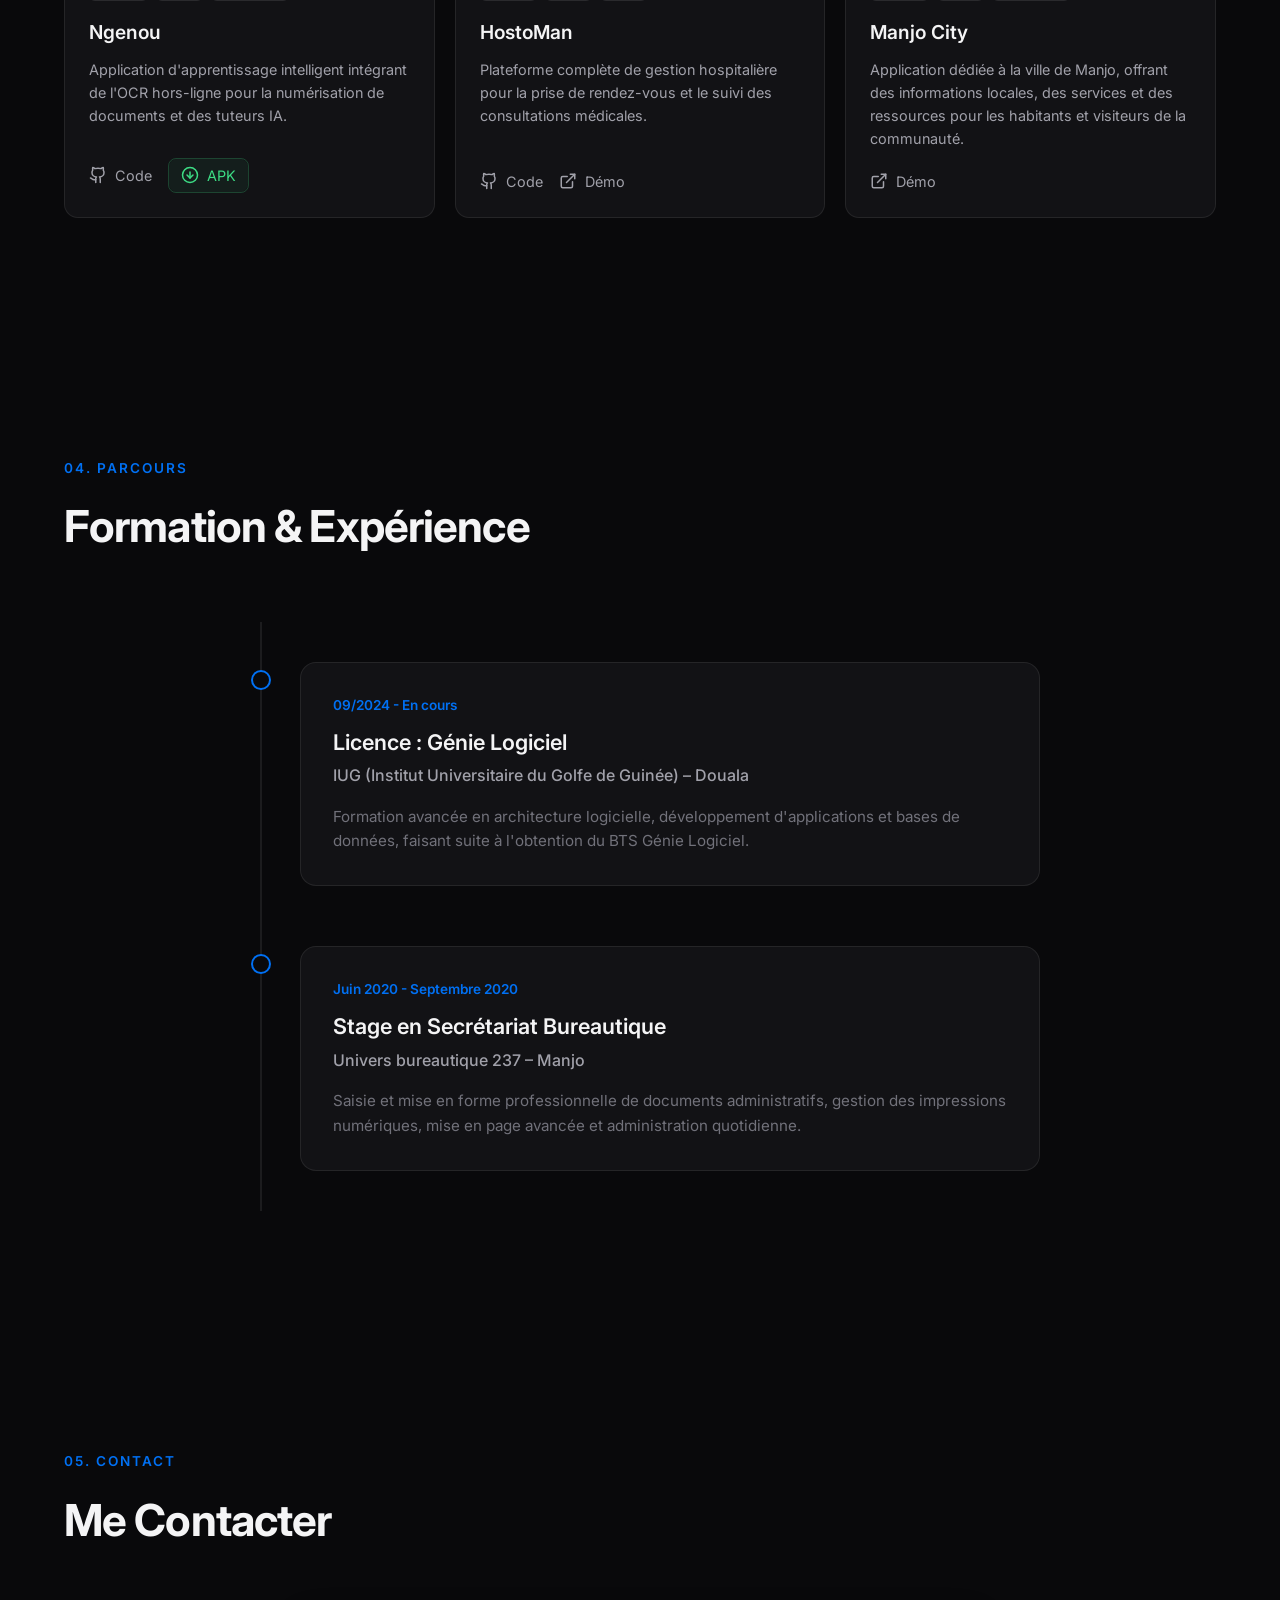
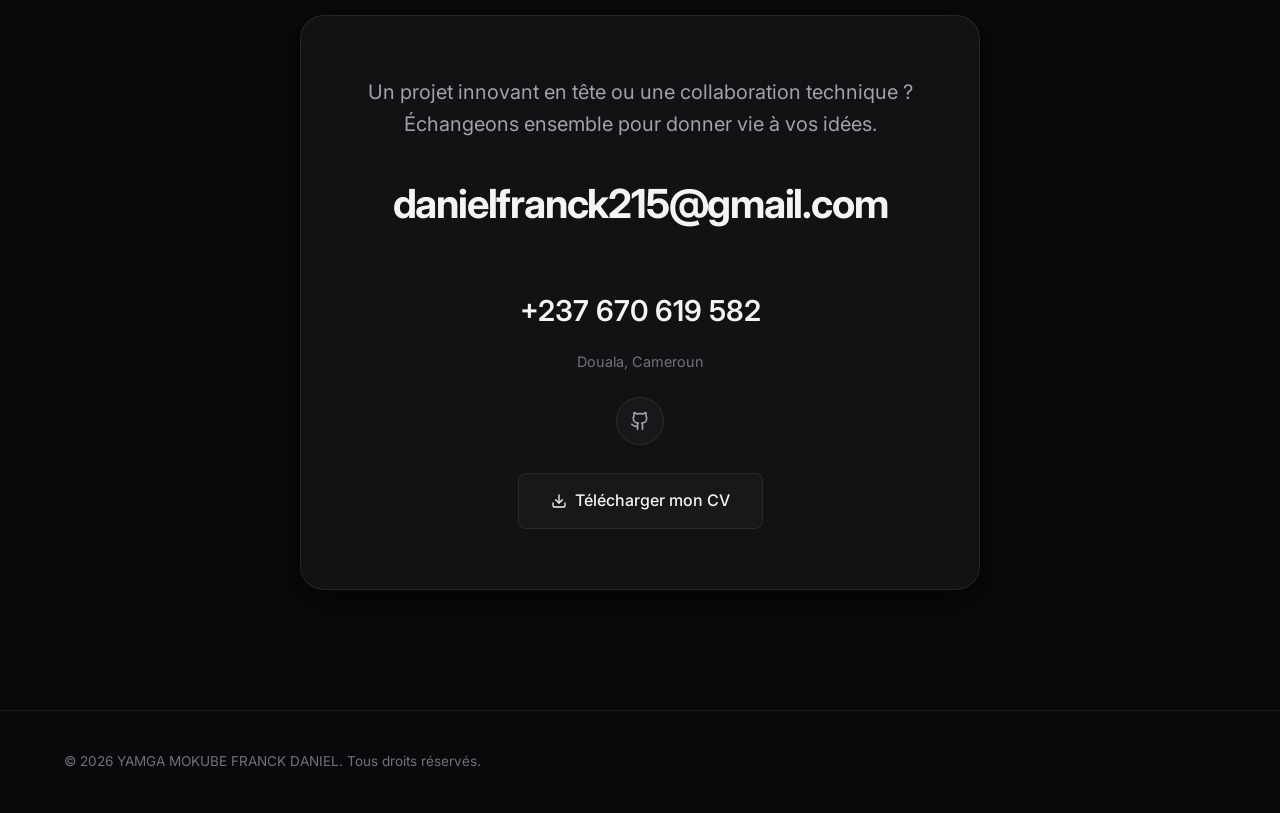
==== commit 12a06375: "feat: BTS obtenu → Licence Génie Logiciel en cours, mise à jour portfolio et CV" ====
--- a/index.html
+++ b/index.html
@@ -5,9 +5,9 @@
     <meta charset="UTF-8">
     <meta name="viewport" content="width=device-width, initial-scale=1.0">
     <!-- Title -->
-    <title>YAMGA MOKUBE FRANCK DANIEL | Étudiant Génie Logiciel & Développeur Mobile</title>
+    <title>YAMGA MOKUBE FRANCK DANIEL | Étudiant Licence Génie Logiciel & Développeur Mobile</title>
     <meta name="description"
-        content="Portfolio de YAMGA MOKUBE FRANCK DANIEL, étudiant en génie logiciel et développeur junior Web et Mobile à Douala, Cameroun.">
+        content="Portfolio de YAMGA MOKUBE FRANCK DANIEL, étudiant en Licence Génie Logiciel (BTS obtenu) et développeur junior Web et Mobile à Douala, Cameroun.">
     <!-- Google Fonts: Inter -->
     <link rel="preconnect" href="https://fonts.googleapis.com">
     <link rel="preconnect" href="https://fonts.gstatic.com" crossorigin>
@@ -73,7 +73,7 @@
                     <span class="hero-name-first">Yamga</span>
                     <span class="hero-name-second">Franck Daniel</span>
                 </h1>
-                <h2 class="hero-subtitle fade-in">Étudiant en Génie Logiciel</h2>
+                <h2 class="hero-subtitle fade-in">Étudiant en Licence Génie Logiciel</h2>
                 <p class="hero-description fade-in">
                     Développeur junior Web et Mobile passionné par la création de solutions mobiles et d'interfaces
                     modernes. Basé à Douala, Cameroun.
@@ -125,7 +125,7 @@
             <div class="about-grid">
                 <div class="about-text">
                     <p>
-                        Je suis YAMGA MOKUBE FRANCK DANIEL, étudiant en génie logiciel et développeur junior Web et
+                        Je suis YAMGA MOKUBE FRANCK DANIEL, étudiant en Licence Génie Logiciel (BTS obtenu) et développeur junior Web et
                         Mobile passionné par l'ingénierie et la création de solutions mobiles innovantes.
                     </p>
                     <p>
@@ -406,10 +406,9 @@
                     <div class="timeline-marker"></div>
                     <div class="timeline-content">
                         <span class="timeline-date">09/2024 - En cours</span>
-                        <h3>BTS : Génie Logiciel</h3>
+                        <h3>Licence : Génie Logiciel</h3>
                         <h4 class="timeline-company">IUG (Institut Universitaire du Golfe de Guinée) – Douala</h4>
-                        <p>Formation théorique et pratique approfondie sur l'architecture logicielle, le développement
-                            d'applications et les bases de données.</p>
+                        <p>Formation avancée en architecture logicielle, développement d'applications et bases de données, faisant suite à l'obtention du BTS Génie Logiciel.</p>
                     </div>
                 </div>
 
